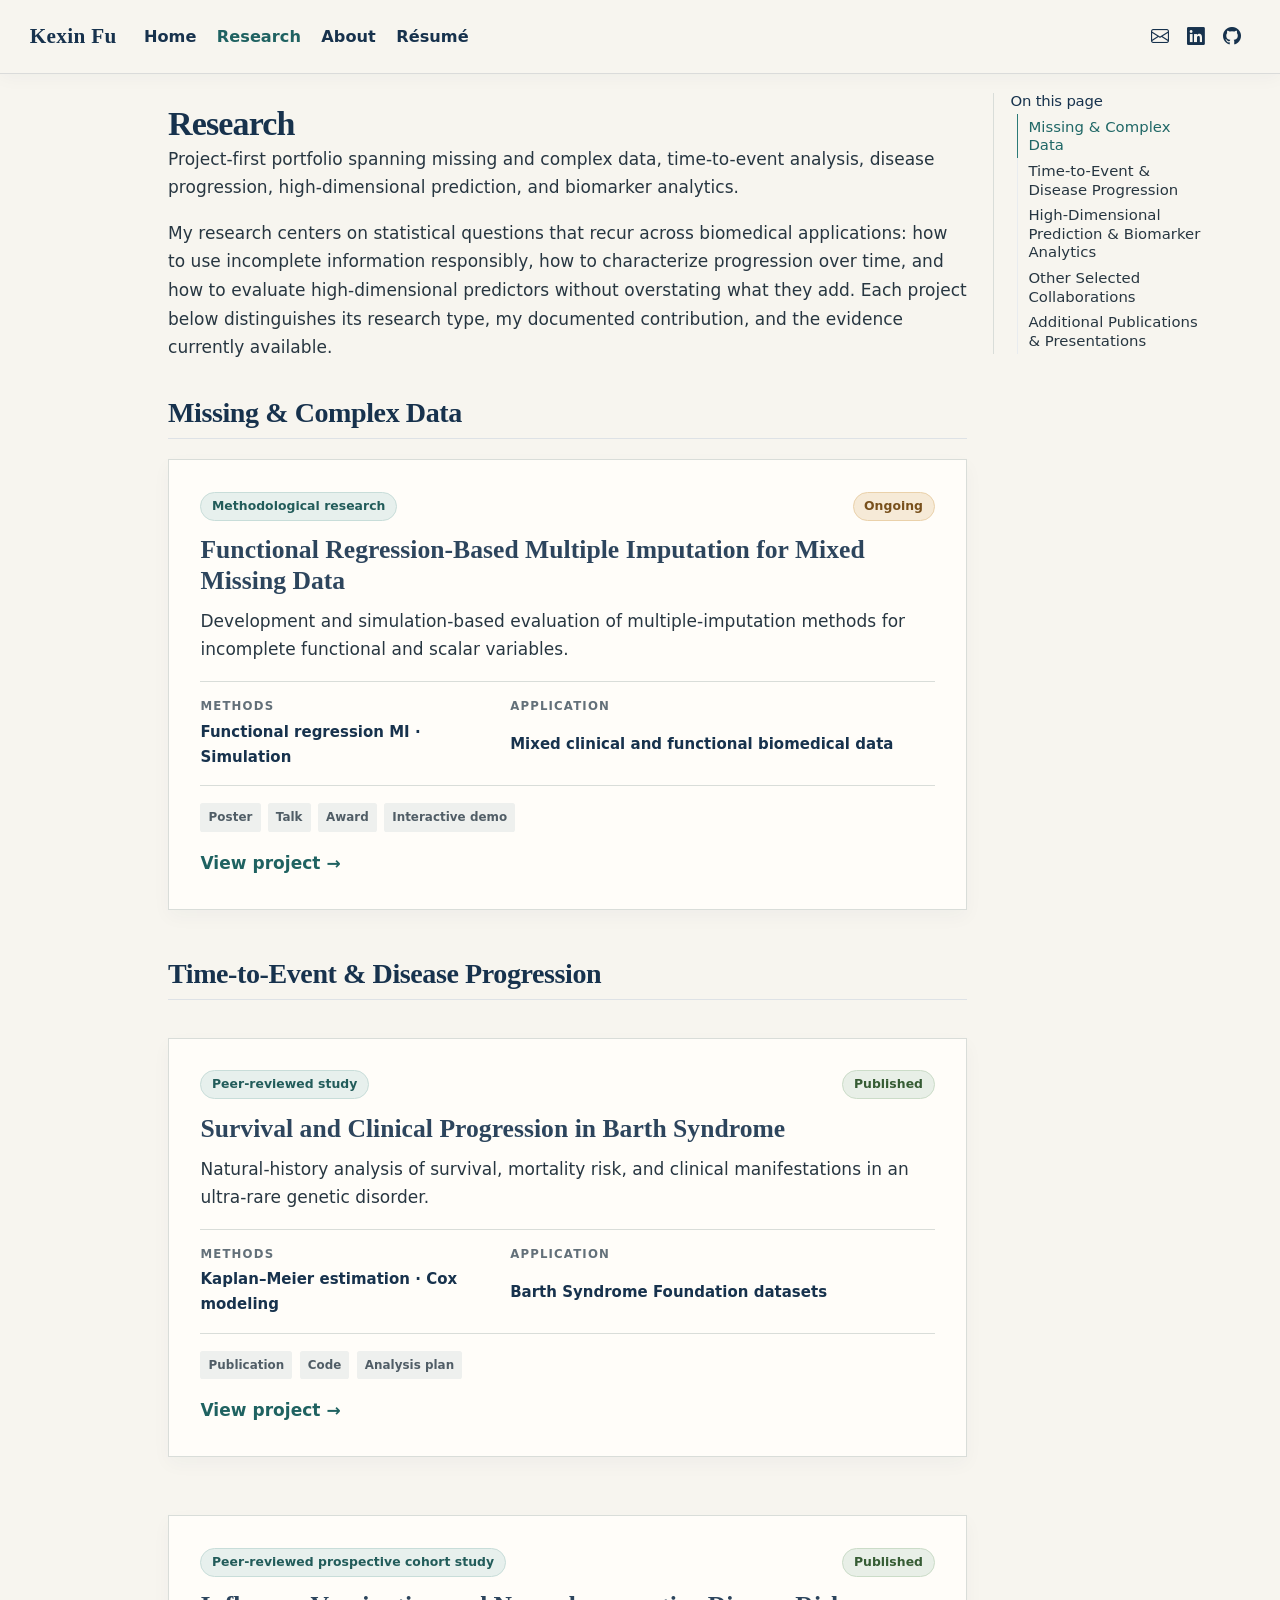
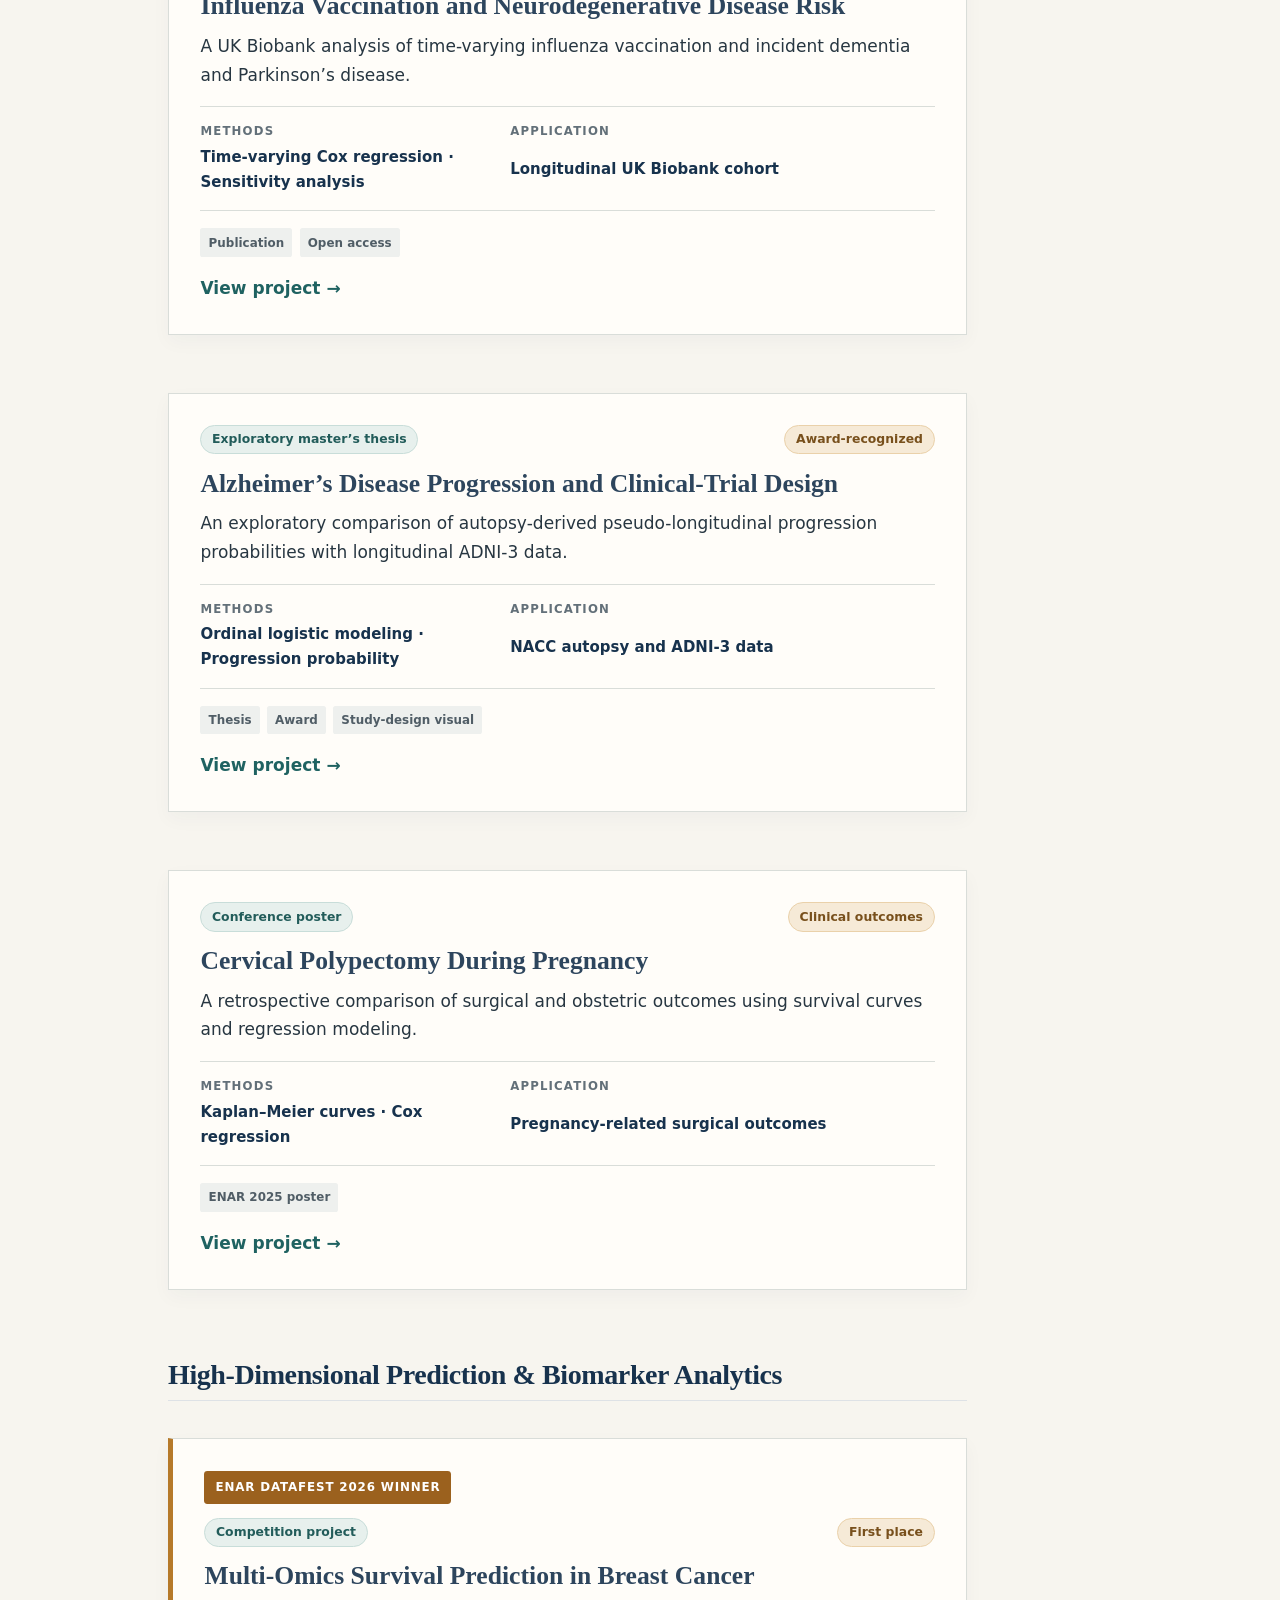
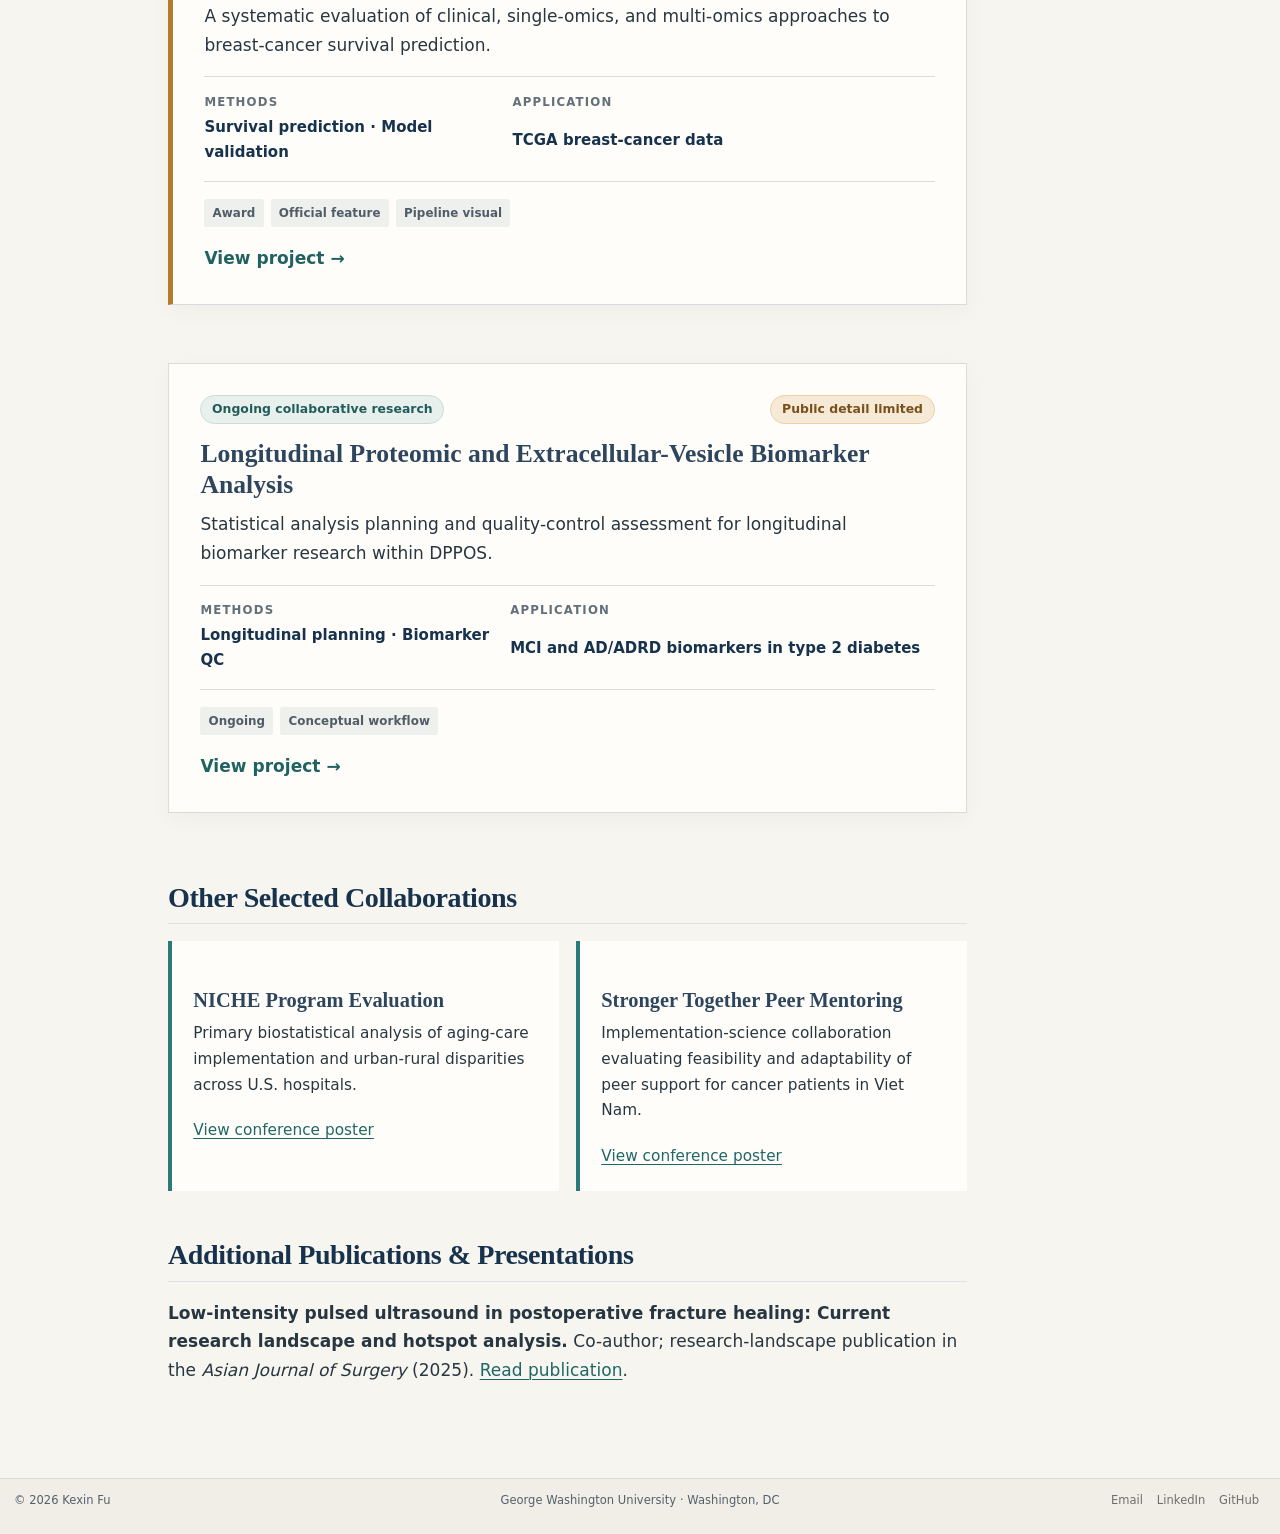
==== research/index.html @ 2bdc1e64 "Built site for gh-pages" ====
<!DOCTYPE html>
<html xmlns="http://www.w3.org/1999/xhtml" lang="en" xml:lang="en"><head>

<meta charset="utf-8">
<meta name="generator" content="quarto-1.10.18">

<meta name="viewport" content="width=device-width, initial-scale=1.0, user-scalable=yes">

<meta name="description" content="Project-first portfolio spanning missing and complex data, time-to-event analysis, disease progression, high-dimensional prediction, and biomarker analytics.">

<title>Research – Kexin Fu</title>
<style>
/* Default styles provided by pandoc.
** See https://pandoc.org/MANUAL.html#variables-for-html for config info.
*/
span.smallcaps{font-variant: small-caps;}
div.columns{display: flex; gap: 1.5em;}
div.column{flex: auto;}
@media screen {
div.columns{gap: min(4vw, 1.5em);}
div.column{overflow-x: auto;}
}
div.hanging-indent{margin-left: 1.5em; text-indent: -1.5em;}
ul.task-list{list-style: none;}
ul.task-list li input[type="checkbox"] {
  width: 0.8em;
  margin: 0 0.8em 0.2em -1em; /* quarto-specific, see https://github.com/quarto-dev/quarto-cli/issues/4556 */ 
  vertical-align: middle;
}
</style>


<script src="../site_libs/quarto-nav/quarto-nav.js"></script>
<link href="../assets/img/headshot-source.jpeg" rel="icon" type="image/jpeg">
<script src="../site_libs/clipboard/clipboard.min.js"></script>
<script src="../site_libs/quarto-html/quarto.js" type="module"></script>
<script src="../site_libs/quarto-html/tabsets/tabsets.js" type="module"></script>
<script src="../site_libs/quarto-html/popper.min.js"></script>
<script src="../site_libs/quarto-html/tippy.umd.min.js"></script>
<script src="../site_libs/quarto-html/anchor.min.js"></script>
<link href="../site_libs/quarto-html/tippy.css" rel="stylesheet">
<link href="../site_libs/quarto-html/quarto-syntax-highlighting-64a204ab8560d761af7679ceaba22944.css" rel="stylesheet" id="quarto-text-highlighting-styles">
<script src="../site_libs/bootstrap/bootstrap.min.js"></script>
<link href="../site_libs/bootstrap/bootstrap-icons.css" rel="stylesheet">
<link href="../site_libs/bootstrap/bootstrap-3e0d2ae6050db866e975ff27ff063a42.min.css" rel="stylesheet" append-hash="true" id="quarto-bootstrap" data-mode="light">
<script id="quarto-search-options" type="application/json">{
  "language": {
    "search-no-results-text": "No results",
    "search-matching-documents-text": "matching documents",
    "search-copy-link-title": "Copy link to search",
    "search-hide-matches-text": "Hide additional matches",
    "search-more-match-text": "more match in this document",
    "search-more-matches-text": "more matches in this document",
    "search-clear-button-title": "Clear",
    "search-text-placeholder": "",
    "search-detached-cancel-button-title": "Cancel",
    "search-submit-button-title": "Submit",
    "search-label": "Search"
  }
}</script>
<style>html{ scroll-behavior: smooth; }</style>
<meta name="theme-color" content="#17324d">
<meta name="color-scheme" content="light">
<script type="application/ld+json">
{
  "@context": "https://schema.org",
  "@type": "Person",
  "name": "Kexin Fu",
  "jobTitle": "PhD Researcher in Biostatistics and Health Data Science",
  "affiliation": {
    "@type": "CollegeOrUniversity",
    "name": "George Washington University, Milken Institute School of Public Health"
  },
  "address": {
    "@type": "PostalAddress",
    "addressLocality": "Washington",
    "addressRegion": "DC"
  },
  "email": "mailto:kexin.fu@gwu.edu",
  "url": "https://cocofkx.github.io/webpage/",
  "sameAs": [
    "https://www.linkedin.com/in/kexin-fu-5a3354340",
    "https://github.com/cocofkx"
  ]
}
</script>


<meta property="og:title" content="Research – Kexin Fu">
<meta property="og:description" content="Project-first portfolio spanning missing and complex data, time-to-event analysis, disease progression, high-dimensional prediction, and biomarker analytics.">
<meta property="og:image" content="https://cocofkx.github.io/webpage/research/assets/img/social-preview.png">
<meta property="og:site_name" content="Kexin Fu">
<meta property="og:locale" content="en_US">
<meta name="twitter:title" content="Research – Kexin Fu">
<meta name="twitter:description" content="Project-first portfolio spanning missing and complex data, time-to-event analysis, disease progression, high-dimensional prediction, and biomarker analytics.">
<meta name="twitter:image" content="https://cocofkx.github.io/webpage/research/assets/img/social-preview.png">
<meta name="twitter:card" content="summary_large_image">
</head>

<body class="nav-fixed quarto-light">

<div id="quarto-search-results"></div>
  <header id="quarto-header" class="headroom fixed-top">
    <nav class="navbar navbar-expand-lg " data-bs-theme="dark">
      <div class="navbar-container container-fluid">
      <div class="navbar-brand-container mx-auto">
    <a class="navbar-brand" href="../index.html">
    <span class="navbar-title">Kexin Fu</span>
    </a>
  </div>
          <button class="navbar-toggler" type="button" data-bs-toggle="collapse" data-bs-target="#navbarCollapse" aria-controls="navbarCollapse" role="menu" aria-expanded="false" aria-label="Toggle navigation" onclick="if (window.quartoToggleHeadroom) { window.quartoToggleHeadroom(); }">
  <span class="navbar-toggler-icon"></span>
</button>
          <div class="collapse navbar-collapse" id="navbarCollapse">
            <ul class="navbar-nav navbar-nav-scroll me-auto">
  <li class="nav-item">
    <a class="nav-link" href="../index.html"> 
<span class="menu-text">Home</span></a>
  </li>  
  <li class="nav-item">
    <a class="nav-link active" href="../research/index.html" aria-current="page"> 
<span class="menu-text">Research</span></a>
  </li>  
  <li class="nav-item">
    <a class="nav-link" href="../about.html"> 
<span class="menu-text">About</span></a>
  </li>  
  <li class="nav-item">
    <a class="nav-link" href="../resume.html"> 
<span class="menu-text">Résumé</span></a>
  </li>  
</ul>
            <ul class="navbar-nav navbar-nav-scroll ms-auto">
  <li class="nav-item compact">
    <a class="nav-link" href="mailto:kexin.fu@gwu.edu"> <i class="bi bi-envelope" role="img" aria-label="Email Kexin Fu">
</i> 
<span class="menu-text"></span></a>
  </li>  
  <li class="nav-item compact">
    <a class="nav-link" href="https://www.linkedin.com/in/kexin-fu-5a3354340"> <i class="bi bi-linkedin" role="img" aria-label="Kexin Fu on LinkedIn">
</i> 
<span class="menu-text"></span></a>
  </li>  
  <li class="nav-item compact">
    <a class="nav-link" href="https://github.com/cocofkx"> <i class="bi bi-github" role="img" aria-label="Kexin Fu on GitHub">
</i> 
<span class="menu-text"></span></a>
  </li>  
</ul>
          </div> <!-- /navcollapse -->
            <div class="quarto-navbar-tools">
</div>
      </div> <!-- /container-fluid -->
    </nav>
</header>
<!-- content -->
<div id="quarto-content" class="quarto-container page-columns page-rows-contents page-layout-article page-navbar">
<!-- sidebar -->
<!-- margin-sidebar -->
    <div id="quarto-margin-sidebar" class="sidebar margin-sidebar">
        <nav id="TOC" role="doc-toc" class="toc-active">
    <h2 id="toc-title">On this page</h2>
   
  <ul>
  <li><a href="#missing-complex-data" id="toc-missing-complex-data" class="nav-link active" data-scroll-target="#missing-complex-data">Missing &amp; Complex Data</a></li>
  <li><a href="#time-to-event-disease-progression" id="toc-time-to-event-disease-progression" class="nav-link" data-scroll-target="#time-to-event-disease-progression">Time-to-Event &amp; Disease Progression</a></li>
  <li><a href="#high-dimensional-prediction-biomarker-analytics" id="toc-high-dimensional-prediction-biomarker-analytics" class="nav-link" data-scroll-target="#high-dimensional-prediction-biomarker-analytics">High-Dimensional Prediction &amp; Biomarker Analytics</a></li>
  <li><a href="#other-selected-collaborations" id="toc-other-selected-collaborations" class="nav-link" data-scroll-target="#other-selected-collaborations">Other Selected Collaborations</a></li>
  <li><a href="#additional-publications-presentations" id="toc-additional-publications-presentations" class="nav-link" data-scroll-target="#additional-publications-presentations">Additional Publications &amp; Presentations</a></li>
  </ul>
</nav>
    </div>
<!-- main -->
<main class="content" id="quarto-document-content">

<header id="title-block-header" class="quarto-title-block default">
<div class="quarto-title">
<h1 class="title">Research</h1>
</div>

<div>
  <div class="description">
    Project-first portfolio spanning missing and complex data, time-to-event analysis, disease progression, high-dimensional prediction, and biomarker analytics.
  </div>
</div>


<div class="quarto-title-meta">

    
  
    
  </div>
  


</header>


<p>My research centers on statistical questions that recur across biomedical applications: how to use incomplete information responsibly, how to characterize progression over time, and how to evaluate high-dimensional predictors without overstating what they add. Each project below distinguishes its research type, my documented contribution, and the evidence currently available.</p>
<section id="missing-complex-data" class="level2">
<h2 class="anchored" data-anchor-id="missing-complex-data">Missing &amp; Complex Data</h2>
<article class="research-list-card">
<div class="card-topline">
<span class="type-pill">Methodological research</span><span class="status-pill">Ongoing</span>
</div>
<h3 class="anchored">
Functional Regression-Based Multiple Imputation for Mixed Missing Data
</h3>
<p>
Development and simulation-based evaluation of multiple-imputation methods for incomplete functional and scalar variables.
</p>
<div class="card-meta">
<div>
<strong>Methods</strong><span>Functional regression MI · Simulation</span>
</div>
<div>
<strong>Application</strong><span>Mixed clinical and functional biomedical data</span>
</div>
</div>
<div class="output-row">
<span>Poster</span><span>Talk</span><span>Award</span><span>Interactive demo</span>
</div>
<a class="card-link" href="missing-data.html">View project <span aria-hidden="true">→</span></a>
</article>
</section>
<section id="time-to-event-disease-progression" class="level2">
<h2 class="anchored" data-anchor-id="time-to-event-disease-progression">Time-to-Event &amp; Disease Progression</h2>
<div class="research-stack">
<article class="research-list-card">
<div class="card-topline">
<span class="type-pill">Peer-reviewed study</span><span class="status-pill status-published">Published</span>
</div>
<h3 class="anchored">
Survival and Clinical Progression in Barth Syndrome
</h3>
<p>
Natural-history analysis of survival, mortality risk, and clinical manifestations in an ultra-rare genetic disorder.
</p>
<div class="card-meta">
<div>
<strong>Methods</strong><span>Kaplan–Meier estimation · Cox modeling</span>
</div>
<div>
<strong>Application</strong><span>Barth Syndrome Foundation datasets</span>
</div>
</div>
<div class="output-row">
<span>Publication</span><span>Code</span><span>Analysis plan</span>
</div>
<a class="card-link" href="barth-syndrome.html">View project <span aria-hidden="true">→</span></a>
</article>
<article class="research-list-card">
<div class="card-topline">
<span class="type-pill">Peer-reviewed prospective cohort study</span><span class="status-pill status-published">Published</span>
</div>
<h3 class="anchored">
Influenza Vaccination and Neurodegenerative Disease Risk
</h3>
<p>
A UK Biobank analysis of time-varying influenza vaccination and incident dementia and Parkinson’s disease.
</p>
<div class="card-meta">
<div>
<strong>Methods</strong><span>Time-varying Cox regression · Sensitivity analysis</span>
</div>
<div>
<strong>Application</strong><span>Longitudinal UK Biobank cohort</span>
</div>
</div>
<div class="output-row">
<span>Publication</span><span>Open access</span>
</div>
<a class="card-link" href="influenza-neurodegeneration.html">View project <span aria-hidden="true">→</span></a>
</article>
<article class="research-list-card">
<div class="card-topline">
<span class="type-pill">Exploratory master’s thesis</span><span class="status-pill">Award-recognized</span>
</div>
<h3 class="anchored">
Alzheimer’s Disease Progression and Clinical-Trial Design
</h3>
<p>
An exploratory comparison of autopsy-derived pseudo-longitudinal progression probabilities with longitudinal ADNI-3 data.
</p>
<div class="card-meta">
<div>
<strong>Methods</strong><span>Ordinal logistic modeling · Progression probability</span>
</div>
<div>
<strong>Application</strong><span>NACC autopsy and ADNI-3 data</span>
</div>
</div>
<div class="output-row">
<span>Thesis</span><span>Award</span><span>Study-design visual</span>
</div>
<a class="card-link" href="ad-progression-thesis.html">View project <span aria-hidden="true">→</span></a>
</article>
<article class="research-list-card">
<div class="card-topline">
<span class="type-pill">Conference poster</span><span class="status-pill">Clinical outcomes</span>
</div>
<h3 class="anchored">
Cervical Polypectomy During Pregnancy
</h3>
<p>
A retrospective comparison of surgical and obstetric outcomes using survival curves and regression modeling.
</p>
<div class="card-meta">
<div>
<strong>Methods</strong><span>Kaplan–Meier curves · Cox regression</span>
</div>
<div>
<strong>Application</strong><span>Pregnancy-related surgical outcomes</span>
</div>
</div>
<div class="output-row">
<span>ENAR 2025 poster</span>
</div>
<a class="card-link" href="cervical-polypectomy.html">View project <span aria-hidden="true">→</span></a>
</article>
</div>
</section>
<section id="high-dimensional-prediction-biomarker-analytics" class="level2">
<h2 class="anchored" data-anchor-id="high-dimensional-prediction-biomarker-analytics">High-Dimensional Prediction &amp; Biomarker Analytics</h2>
<div class="research-stack">
<article class="research-list-card award-card-wide">
<div class="award-badge">
ENAR DataFest 2026 Winner
</div>
<div class="card-topline">
<span class="type-pill">Competition project</span><span class="status-pill">First place</span>
</div>
<h3 class="anchored">
Multi-Omics Survival Prediction in Breast Cancer
</h3>
<p>
A systematic evaluation of clinical, single-omics, and multi-omics approaches to breast-cancer survival prediction.
</p>
<div class="card-meta">
<div>
<strong>Methods</strong><span>Survival prediction · Model validation</span>
</div>
<div>
<strong>Application</strong><span>TCGA breast-cancer data</span>
</div>
</div>
<div class="output-row">
<span>Award</span><span>Official feature</span><span>Pipeline visual</span>
</div>
<a class="card-link" href="datafest-multiomics.html">View project <span aria-hidden="true">→</span></a>
</article>
<article class="research-list-card">
<div class="card-topline">
<span class="type-pill">Ongoing collaborative research</span><span class="status-pill">Public detail limited</span>
</div>
<h3 class="anchored">
Longitudinal Proteomic and Extracellular-Vesicle Biomarker Analysis
</h3>
<p>
Statistical analysis planning and quality-control assessment for longitudinal biomarker research within DPPOS.
</p>
<div class="card-meta">
<div>
<strong>Methods</strong><span>Longitudinal planning · Biomarker QC</span>
</div>
<div>
<strong>Application</strong><span>MCI and AD/ADRD biomarkers in type 2 diabetes</span>
</div>
</div>
<div class="output-row">
<span>Ongoing</span><span>Conceptual workflow</span>
</div>
<a class="card-link" href="biomarker-analytics.html">View project <span aria-hidden="true">→</span></a>
</article>
</div>
</section>
<section id="other-selected-collaborations" class="level2">
<h2 class="anchored" data-anchor-id="other-selected-collaborations">Other Selected Collaborations</h2>
<div class="compact-collab-grid">
<article>
<h3 class="anchored">
NICHE Program Evaluation
</h3>
<p>
Primary biostatistical analysis of aging-care implementation and urban-rural disparities across U.S. hospitals.
</p>
<a href="../assets/docs/Howard_Meyers_2024_NICHE_Poster.pdf">View conference poster</a>
</article>
<article>
<h3 class="anchored">
Stronger Together Peer Mentoring
</h3>
<p>
Implementation-science collaboration evaluating feasibility and adaptability of peer support for cancer patients in Viet Nam.
</p>
<a href="../assets/docs/IPOS_2024_Stronger_Together_Poster.pdf">View conference poster</a>
</article>
</div>
</section>
<section id="additional-publications-presentations" class="level2">
<h2 class="anchored" data-anchor-id="additional-publications-presentations">Additional Publications &amp; Presentations</h2>
<p><strong>Low-intensity pulsed ultrasound in postoperative fracture healing: Current research landscape and hotspot analysis.</strong> Co-author; research-landscape publication in the <em>Asian Journal of Surgery</em> (2025). <a href="https://doi.org/10.1016/j.asjsur.2025.06.198">Read publication</a>.</p>


</section>

</main> <!-- /main -->
<script id="quarto-html-after-body" type="application/javascript">
  window.document.addEventListener("DOMContentLoaded", function (event) {
    const icon = "";
    const anchorJS = new window.AnchorJS();
    anchorJS.options = {
      placement: 'right',
      icon: icon
    };
    anchorJS.add('.anchored');
    const isCodeAnnotation = (el) => {
      for (const clz of el.classList) {
        if (clz.startsWith('code-annotation-')) {                     
          return true;
        }
      }
      return false;
    }
    const onCopySuccess = function(e) {
      // button target
      const button = e.trigger;
      // don't keep focus
      button.blur();
      // flash "checked"
      button.classList.add('code-copy-button-checked');
      var currentTitle = button.getAttribute("title");
      button.setAttribute("title", "Copied!");
      let tooltip;
      if (window.bootstrap) {
        button.setAttribute("data-bs-toggle", "tooltip");
        button.setAttribute("data-bs-placement", "left");
        button.setAttribute("data-bs-title", "Copied!");
        tooltip = new bootstrap.Tooltip(button, 
          { trigger: "manual", 
            customClass: "code-copy-button-tooltip",
            offset: [0, -8]});
        tooltip.show();    
      }
      setTimeout(function() {
        if (tooltip) {
          tooltip.hide();
          button.removeAttribute("data-bs-title");
          button.removeAttribute("data-bs-toggle");
          button.removeAttribute("data-bs-placement");
        }
        button.setAttribute("title", currentTitle);
        button.classList.remove('code-copy-button-checked');
      }, 1000);
      // clear code selection
      e.clearSelection();
    }
    const getTextToCopy = function(trigger) {
      const outerScaffold = trigger.parentElement.cloneNode(true);
      const codeEl = outerScaffold.querySelector('code');
      for (const childEl of codeEl.children) {
        if (isCodeAnnotation(childEl)) {
          childEl.remove();
        }
      }
      return codeEl.innerText;
    }
    const clipboard = new window.ClipboardJS('.code-copy-button:not([data-in-quarto-modal])', {
      text: getTextToCopy
    });
    clipboard.on('success', onCopySuccess);
    if (window.document.getElementById('quarto-embedded-source-code-modal')) {
      const clipboardModal = new window.ClipboardJS('.code-copy-button[data-in-quarto-modal]', {
        text: getTextToCopy,
        container: window.document.getElementById('quarto-embedded-source-code-modal')
      });
      clipboardModal.on('success', onCopySuccess);
    }
      var localhostRegex = new RegExp(/^(?:http|https):\/\/localhost\:?[0-9]*\//);
      var mailtoRegex = new RegExp(/^mailto:/);
        var filterRegex = new RegExp("https:\/\/cocofkx\.github\.io\/webpage\/");
      var isInternal = (href) => {
          return filterRegex.test(href) || localhostRegex.test(href) || mailtoRegex.test(href);
      }
      // Inspect non-navigation links and adorn them if external
     var links = window.document.querySelectorAll('a[href]:not(.nav-link):not(.navbar-brand):not(.toc-action):not(.sidebar-link):not(.sidebar-item-toggle):not(.pagination-link):not(.no-external):not([aria-hidden]):not(.dropdown-item):not(.quarto-navigation-tool):not(.about-link)');
      for (var i=0; i<links.length; i++) {
        const link = links[i];
        if (!isInternal(link.href)) {
          // undo the damage that might have been done by quarto-nav.js in the case of
          // links that we want to consider external
          if (link.dataset.originalHref !== undefined) {
            link.href = link.dataset.originalHref;
          }
            // target, if specified
            link.setAttribute("target", "_blank");
            if (link.getAttribute("rel") === null) {
              link.setAttribute("rel", "noopener");
            }
        }
      }
    function tippyHover(el, contentFn, onTriggerFn, onUntriggerFn) {
      const config = {
        allowHTML: true,
        maxWidth: 500,
        delay: 100,
        arrow: false,
        appendTo: function(el) {
            return el.parentElement;
        },
        interactive: true,
        interactiveBorder: 10,
        theme: 'quarto',
        placement: 'bottom-start',
      };
      if (contentFn) {
        config.content = contentFn;
      }
      if (onTriggerFn) {
        config.onTrigger = onTriggerFn;
      }
      if (onUntriggerFn) {
        config.onUntrigger = onUntriggerFn;
      }
      window.tippy(el, config); 
    }
    const noterefs = window.document.querySelectorAll('a[role="doc-noteref"]');
    for (var i=0; i<noterefs.length; i++) {
      const ref = noterefs[i];
      tippyHover(ref, function() {
        // use id or data attribute instead here
        let href = ref.getAttribute('data-footnote-href') || ref.getAttribute('href');
        try { href = new URL(href).hash; } catch {}
        const id = href.replace(/^#\/?/, "");
        const note = window.document.getElementById(id);
        if (note) {
          return note.innerHTML;
        } else {
          return "";
        }
      });
    }
    const xrefs = window.document.querySelectorAll('a.quarto-xref');
    const processXRef = (id, note) => {
      // Strip column container classes
      const stripColumnClz = (el) => {
        el.classList.remove("page-full", "page-columns");
        if (el.children) {
          for (const child of el.children) {
            stripColumnClz(child);
          }
        }
      }
      stripColumnClz(note)
      if (id === null || id.startsWith('sec-')) {
        // Special case sections, only their first couple elements
        const container = document.createElement("div");
        if (note.children && note.children.length > 2) {
          container.appendChild(note.children[0].cloneNode(true));
          for (let i = 1; i < note.children.length; i++) {
            const child = note.children[i];
            if (child.tagName === "P" && child.innerText === "") {
              continue;
            } else {
              container.appendChild(child.cloneNode(true));
              break;
            }
          }
          if (window.Quarto?.typesetMath) {
            window.Quarto.typesetMath(container);
          }
          return container.innerHTML
        } else {
          if (window.Quarto?.typesetMath) {
            window.Quarto.typesetMath(note);
          }
          return note.innerHTML;
        }
      } else {
        // Remove any anchor links if they are present
        const anchorLink = note.querySelector('a.anchorjs-link');
        if (anchorLink) {
          anchorLink.remove();
        }
        if (window.Quarto?.typesetMath) {
          window.Quarto.typesetMath(note);
        }
        if (note.classList.contains("callout")) {
          return note.outerHTML;
        } else {
          return note.innerHTML;
        }
      }
    }
    for (var i=0; i<xrefs.length; i++) {
      const xref = xrefs[i];
      tippyHover(xref, undefined, function(instance) {
        instance.disable();
        let url = xref.getAttribute('href');
        let hash = undefined; 
        if (url.startsWith('#')) {
          hash = url;
        } else {
          try { hash = new URL(url).hash; } catch {}
        }
        if (hash) {
          const id = hash.replace(/^#\/?/, "");
          const note = window.document.getElementById(id);
          if (note !== null) {
            try {
              const html = processXRef(id, note.cloneNode(true));
              instance.setContent(html);
            } finally {
              instance.enable();
              instance.show();
            }
          } else {
            // See if we can fetch this
            fetch(url.split('#')[0])
            .then(res => res.text())
            .then(html => {
              const parser = new DOMParser();
              const htmlDoc = parser.parseFromString(html, "text/html");
              const note = htmlDoc.getElementById(id);
              if (note !== null) {
                const html = processXRef(id, note);
                instance.setContent(html);
              } 
            }).finally(() => {
              instance.enable();
              instance.show();
            });
          }
        } else {
          // See if we can fetch a full url (with no hash to target)
          // This is a special case and we should probably do some content thinning / targeting
          fetch(url)
          .then(res => res.text())
          .then(html => {
            const parser = new DOMParser();
            const htmlDoc = parser.parseFromString(html, "text/html");
            const note = htmlDoc.querySelector('main.content');
            if (note !== null) {
              // This should only happen for chapter cross references
              // (since there is no id in the URL)
              // remove the first header
              if (note.children.length > 0 && note.children[0].tagName === "HEADER") {
                note.children[0].remove();
              }
              const html = processXRef(null, note);
              instance.setContent(html);
            } 
          }).finally(() => {
            instance.enable();
            instance.show();
          });
        }
      }, function(instance) {
      });
    }
        let selectedAnnoteEl;
        const selectorForAnnotation = ( cell, annotation) => {
          let cellAttr = 'data-code-cell="' + cell + '"';
          let lineAttr = 'data-code-annotation="' +  annotation + '"';
          const selector = 'span[' + cellAttr + '][' + lineAttr + ']';
          return selector;
        }
        const selectCodeLines = (annoteEl) => {
          const doc = window.document;
          const targetCell = annoteEl.getAttribute("data-target-cell");
          const targetAnnotation = annoteEl.getAttribute("data-target-annotation");
          const annoteSpan = window.document.querySelector(selectorForAnnotation(targetCell, targetAnnotation));
          const lines = annoteSpan.getAttribute("data-code-lines").split(",");
          const lineIds = lines.map((line) => {
            return targetCell + "-" + line;
          })
          let top = null;
          let height = null;
          let parent = null;
          if (lineIds.length > 0) {
              //compute the position of the single el (top and bottom and make a div)
              const el = window.document.getElementById(lineIds[0]);
              top = el.offsetTop;
              height = el.offsetHeight;
              parent = el.parentElement.parentElement;
            if (lineIds.length > 1) {
              const lastEl = window.document.getElementById(lineIds[lineIds.length - 1]);
              const bottom = lastEl.offsetTop + lastEl.offsetHeight;
              height = bottom - top;
            }
            if (top !== null && height !== null && parent !== null) {
              // cook up a div (if necessary) and position it 
              let div = window.document.getElementById("code-annotation-line-highlight");
              if (div === null) {
                div = window.document.createElement("div");
                div.setAttribute("id", "code-annotation-line-highlight");
                div.style.position = 'absolute';
                parent.appendChild(div);
              }
              div.style.top = top - 2 + "px";
              div.style.height = height + 4 + "px";
              div.style.left = 0;
              let gutterDiv = window.document.getElementById("code-annotation-line-highlight-gutter");
              if (gutterDiv === null) {
                gutterDiv = window.document.createElement("div");
                gutterDiv.setAttribute("id", "code-annotation-line-highlight-gutter");
                gutterDiv.style.position = 'absolute';
                const codeCell = window.document.getElementById(targetCell);
                const gutter = codeCell.querySelector('.code-annotation-gutter');
                gutter.appendChild(gutterDiv);
              }
              gutterDiv.style.top = top - 2 + "px";
              gutterDiv.style.height = height + 4 + "px";
            }
            selectedAnnoteEl = annoteEl;
          }
        };
        const unselectCodeLines = () => {
          const elementsIds = ["code-annotation-line-highlight", "code-annotation-line-highlight-gutter"];
          elementsIds.forEach((elId) => {
            const div = window.document.getElementById(elId);
            if (div) {
              div.remove();
            }
          });
          selectedAnnoteEl = undefined;
        };
          // Handle positioning of the toggle
      window.addEventListener(
        "resize",
        throttle(() => {
          elRect = undefined;
          if (selectedAnnoteEl) {
            selectCodeLines(selectedAnnoteEl);
          }
        }, 10)
      );
      function throttle(fn, ms) {
      let throttle = false;
      let timer;
        return (...args) => {
          if(!throttle) { // first call gets through
              fn.apply(this, args);
              throttle = true;
          } else { // all the others get throttled
              if(timer) clearTimeout(timer); // cancel #2
              timer = setTimeout(() => {
                fn.apply(this, args);
                timer = throttle = false;
              }, ms);
          }
        };
      }
        // Attach click handler to the DT
        const annoteDls = window.document.querySelectorAll('dt[data-target-cell]');
        for (const annoteDlNode of annoteDls) {
          annoteDlNode.addEventListener('click', (event) => {
            const clickedEl = event.target;
            if (clickedEl !== selectedAnnoteEl) {
              unselectCodeLines();
              const activeEl = window.document.querySelector('dt[data-target-cell].code-annotation-active');
              if (activeEl) {
                activeEl.classList.remove('code-annotation-active');
              }
              selectCodeLines(clickedEl);
              clickedEl.classList.add('code-annotation-active');
            } else {
              // Unselect the line
              unselectCodeLines();
              clickedEl.classList.remove('code-annotation-active');
            }
          });
        }
    const findCites = (el) => {
      const parentEl = el.parentElement;
      if (parentEl) {
        const cites = parentEl.dataset.cites;
        if (cites) {
          return {
            el,
            cites: cites.split(' ')
          };
        } else {
          return findCites(el.parentElement)
        }
      } else {
        return undefined;
      }
    };
    var bibliorefs = window.document.querySelectorAll('a[role="doc-biblioref"]');
    for (var i=0; i<bibliorefs.length; i++) {
      const ref = bibliorefs[i];
      const citeInfo = findCites(ref);
      if (citeInfo) {
        tippyHover(citeInfo.el, function() {
          var popup = window.document.createElement('div');
          citeInfo.cites.forEach(function(cite) {
            var citeDiv = window.document.createElement('div');
            citeDiv.classList.add('hanging-indent');
            citeDiv.classList.add('csl-entry');
            var biblioDiv = window.document.getElementById('ref-' + cite);
            if (biblioDiv) {
              citeDiv.innerHTML = biblioDiv.innerHTML;
            }
            popup.appendChild(citeDiv);
          });
          return popup.innerHTML;
        });
      }
    }
  });
  </script>
</div> <!-- /content -->
<footer class="footer">
  <div class="nav-footer">
    <div class="nav-footer-left">
<p>© 2026 Kexin Fu</p>
</div>   
    <div class="nav-footer-center">
<p>George Washington University · Washington, DC</p>
</div>
    <div class="nav-footer-right">
      <ul class="footer-items list-unstyled">
    <li class="nav-item">
    <a class="nav-link" href="mailto:kexin.fu@gwu.edu">
<p>Email</p>
</a>
  </li>  
    <li class="nav-item">
    <a class="nav-link" href="https://www.linkedin.com/in/kexin-fu-5a3354340">
<p>LinkedIn</p>
</a>
  </li>  
    <li class="nav-item">
    <a class="nav-link" href="https://github.com/cocofkx">
<p>GitHub</p>
</a>
  </li>  
</ul>
    </div>
  </div>
</footer>




<script src="../site_libs/quarto-html/zenscroll-min.js"></script>
</body></html>
---- site_libs/quarto-html/tippy.css ----
.tippy-box[data-animation=fade][data-state=hidden]{opacity:0}[data-tippy-root]{max-width:calc(100vw - 10px)}.tippy-box{position:relative;background-color:#333;color:#fff;border-radius:4px;font-size:14px;line-height:1.4;white-space:normal;outline:0;transition-property:transform,visibility,opacity}.tippy-box[data-placement^=top]>.tippy-arrow{bottom:0}.tippy-box[data-placement^=top]>.tippy-arrow:before{bottom:-7px;left:0;border-width:8px 8px 0;border-top-color:initial;transform-origin:center top}.tippy-box[data-placement^=bottom]>.tippy-arrow{top:0}.tippy-box[data-placement^=bottom]>.tippy-arrow:before{top:-7px;left:0;border-width:0 8px 8px;border-bottom-color:initial;transform-origin:center bottom}.tippy-box[data-placement^=left]>.tippy-arrow{right:0}.tippy-box[data-placement^=left]>.tippy-arrow:before{border-width:8px 0 8px 8px;border-left-color:initial;right:-7px;transform-origin:center left}.tippy-box[data-placement^=right]>.tippy-arrow{left:0}.tippy-box[data-placement^=right]>.tippy-arrow:before{left:-7px;border-width:8px 8px 8px 0;border-right-color:initial;transform-origin:center right}.tippy-box[data-inertia][data-state=visible]{transition-timing-function:cubic-bezier(.54,1.5,.38,1.11)}.tippy-arrow{width:16px;height:16px;color:#333}.tippy-arrow:before{content:"";position:absolute;border-color:transparent;border-style:solid}.tippy-content{position:relative;padding:5px 9px;z-index:1}
---- site_libs/quarto-html/quarto-syntax-highlighting-64a204ab8560d761af7679ceaba22944.css ----
/* quarto syntax highlight colors */
:root {
  --quarto-hl-ot-color: #003B4F;
  --quarto-hl-at-color: #657422;
  --quarto-hl-ss-color: #20794D;
  --quarto-hl-an-color: #5E5E5E;
  --quarto-hl-fu-color: #4758AB;
  --quarto-hl-st-color: #20794D;
  --quarto-hl-cf-color: #003B4F;
  --quarto-hl-op-color: #5E5E5E;
  --quarto-hl-er-color: #AD0000;
  --quarto-hl-bn-color: #AD0000;
  --quarto-hl-al-color: #AD0000;
  --quarto-hl-va-color: #111111;
  --quarto-hl-bu-color: inherit;
  --quarto-hl-ex-color: inherit;
  --quarto-hl-pp-color: #AD0000;
  --quarto-hl-in-color: #5E5E5E;
  --quarto-hl-vs-color: #20794D;
  --quarto-hl-wa-color: #5E5E5E;
  --quarto-hl-do-color: #5E5E5E;
  --quarto-hl-im-color: #00769E;
  --quarto-hl-ch-color: #20794D;
  --quarto-hl-dt-color: #AD0000;
  --quarto-hl-fl-color: #AD0000;
  --quarto-hl-co-color: #5E5E5E;
  --quarto-hl-cv-color: #5E5E5E;
  --quarto-hl-cn-color: #8f5902;
  --quarto-hl-sc-color: #5E5E5E;
  --quarto-hl-dv-color: #AD0000;
  --quarto-hl-kw-color: #003B4F;
}

/* other quarto variables */
:root {
  --quarto-font-monospace: SFMono-Regular, Menlo, Monaco, Consolas, "Liberation Mono", "Courier New", monospace;
}

/* syntax highlight based on Pandoc's rules */
pre > code.sourceCode > span {
  color: #003B4F;
}

code.sourceCode > span {
  color: #003B4F;
}

div.sourceCode,
div.sourceCode pre.sourceCode {
  color: #003B4F;
}

/* Normal */
code span {
  color: #003B4F;
}

/* Alert */
code span.al {
  color: #AD0000;
  font-style: inherit;
}

/* Annotation */
code span.an {
  color: #5E5E5E;
  font-style: inherit;
}

/* Attribute */
code span.at {
  color: #657422;
  font-style: inherit;
}

/* BaseN */
code span.bn {
  color: #AD0000;
  font-style: inherit;
}

/* BuiltIn */
code span.bu {
  font-style: inherit;
}

/* ControlFlow */
code span.cf {
  color: #003B4F;
  font-weight: bold;
  font-style: inherit;
}

/* Char */
code span.ch {
  color: #20794D;
  font-style: inherit;
}

/* Constant */
code span.cn {
  color: #8f5902;
  font-style: inherit;
}

/* Comment */
code span.co {
  color: #5E5E5E;
  font-style: inherit;
}

/* CommentVar */
code span.cv {
  color: #5E5E5E;
  font-style: italic;
}

/* Documentation */
code span.do {
  color: #5E5E5E;
  font-style: italic;
}

/* DataType */
code span.dt {
  color: #AD0000;
  font-style: inherit;
}

/* DecVal */
code span.dv {
  color: #AD0000;
  font-style: inherit;
}

/* Error */
code span.er {
  color: #AD0000;
  font-style: inherit;
}

/* Extension */
code span.ex {
  font-style: inherit;
}

/* Float */
code span.fl {
  color: #AD0000;
  font-style: inherit;
}

/* Function */
code span.fu {
  color: #4758AB;
  font-style: inherit;
}

/* Import */
code span.im {
  color: #00769E;
  font-style: inherit;
}

/* Information */
code span.in {
  color: #5E5E5E;
  font-style: inherit;
}

/* Keyword */
code span.kw {
  color: #003B4F;
  font-weight: bold;
  font-style: inherit;
}

/* Operator */
code span.op {
  color: #5E5E5E;
  font-style: inherit;
}

/* Other */
code span.ot {
  color: #003B4F;
  font-style: inherit;
}

/* Preprocessor */
code span.pp {
  color: #AD0000;
  font-style: inherit;
}

/* SpecialChar */
code span.sc {
  color: #5E5E5E;
  font-style: inherit;
}

/* SpecialString */
code span.ss {
  color: #20794D;
  font-style: inherit;
}

/* String */
code span.st {
  color: #20794D;
  font-style: inherit;
}

/* Variable */
code span.va {
  color: #111111;
  font-style: inherit;
}

/* VerbatimString */
code span.vs {
  color: #20794D;
  font-style: inherit;
}

/* Warning */
code span.wa {
  color: #5E5E5E;
  font-style: italic;
}

.prevent-inlining {
  content: "</";
}

/*# sourceMappingURL=9d8d5bb603a83b8298b89080a598c93b.css.map */
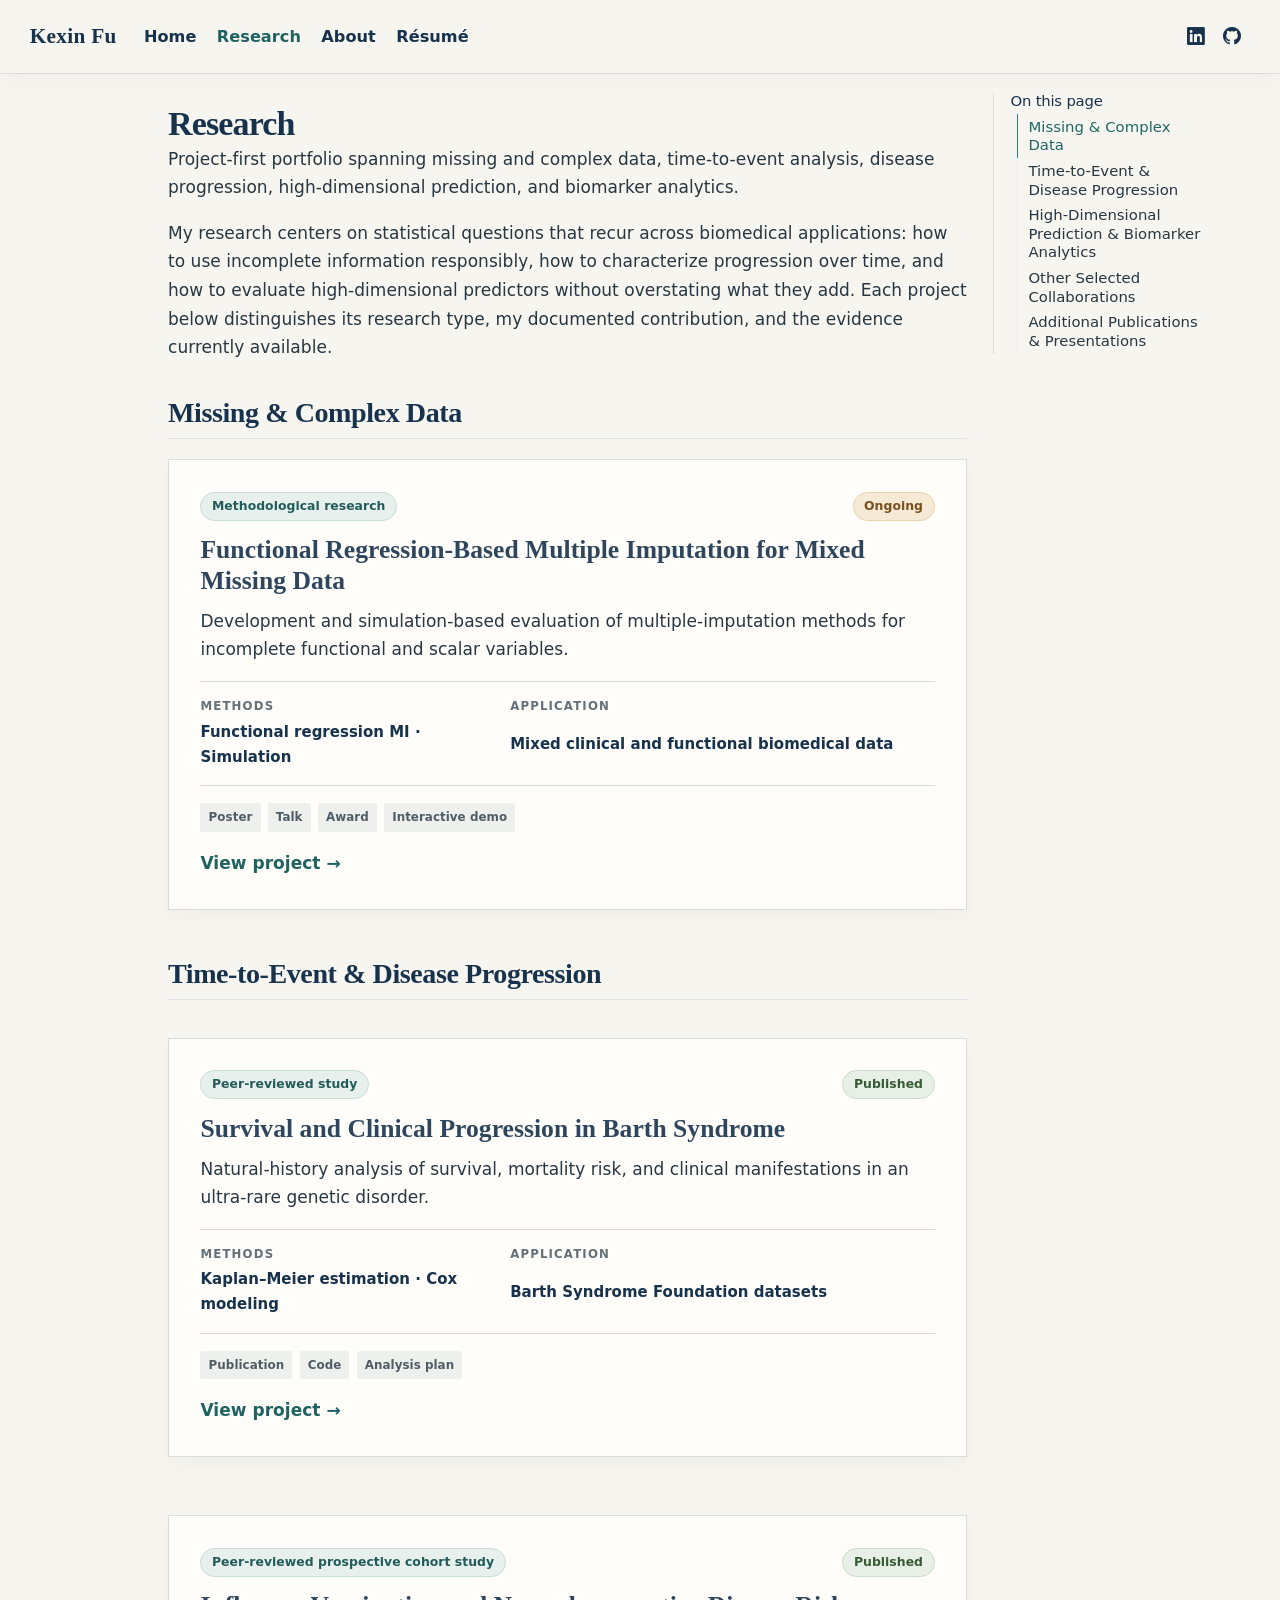
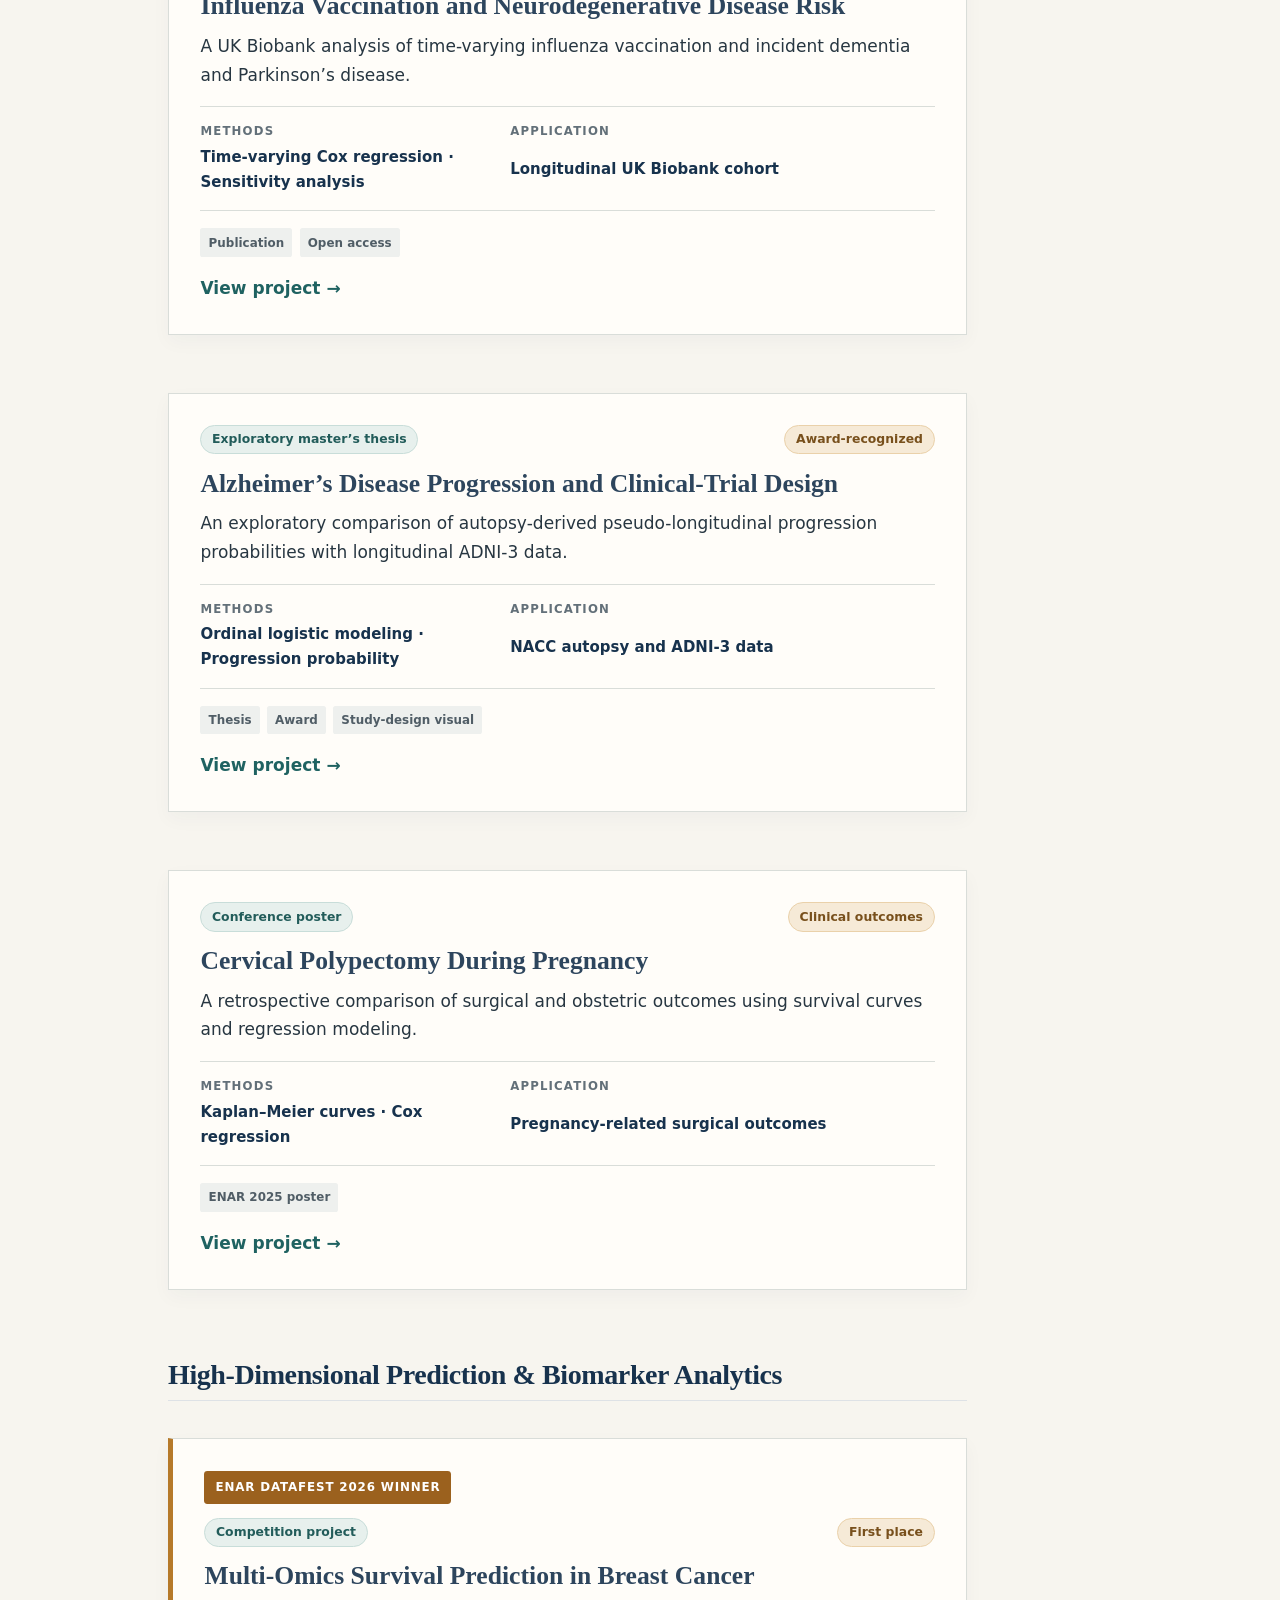
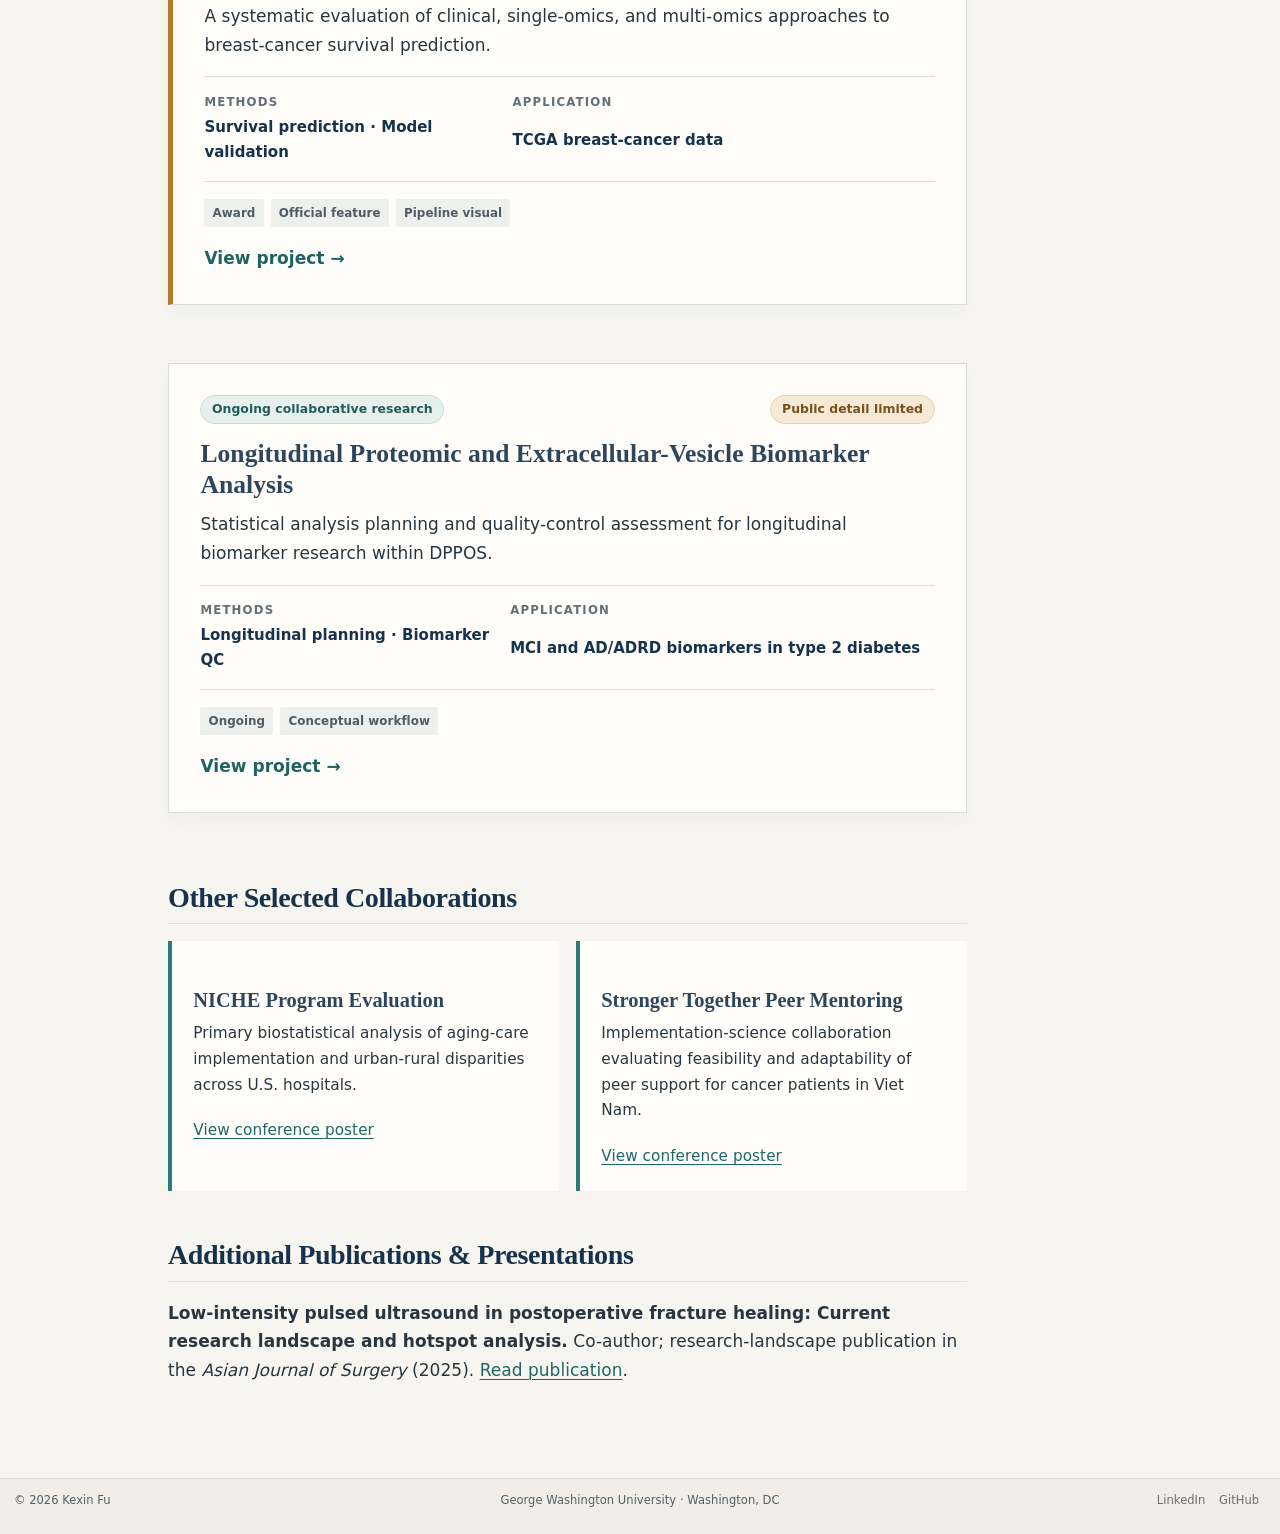
==== commit d9f7a724: "Built site for gh-pages" ====
--- a/research/index.html
+++ b/research/index.html
@@ -42,7 +42,7 @@
 <link href="../site_libs/quarto-html/quarto-syntax-highlighting-64a204ab8560d761af7679ceaba22944.css" rel="stylesheet" id="quarto-text-highlighting-styles">
 <script src="../site_libs/bootstrap/bootstrap.min.js"></script>
 <link href="../site_libs/bootstrap/bootstrap-icons.css" rel="stylesheet">
-<link href="../site_libs/bootstrap/bootstrap-3e0d2ae6050db866e975ff27ff063a42.min.css" rel="stylesheet" append-hash="true" id="quarto-bootstrap" data-mode="light">
+<link href="../site_libs/bootstrap/bootstrap-7e6da242ec701f37dcb3b1d9d5539da2.min.css" rel="stylesheet" append-hash="true" id="quarto-bootstrap" data-mode="light">
 <script id="quarto-search-options" type="application/json">{
   "language": {
     "search-no-results-text": "No results",
@@ -131,11 +131,6 @@
   </li>  
 </ul>
             <ul class="navbar-nav navbar-nav-scroll ms-auto">
-  <li class="nav-item compact">
-    <a class="nav-link" href="mailto:kexin.fu@gwu.edu"> <i class="bi bi-envelope" role="img" aria-label="Email Kexin Fu">
-</i> 
-<span class="menu-text"></span></a>
-  </li>  
   <li class="nav-item compact">
     <a class="nav-link" href="https://www.linkedin.com/in/kexin-fu-5a3354340"> <i class="bi bi-linkedin" role="img" aria-label="Kexin Fu on LinkedIn">
 </i> 
@@ -823,11 +818,6 @@
     <div class="nav-footer-right">
       <ul class="footer-items list-unstyled">
     <li class="nav-item">
-    <a class="nav-link" href="mailto:kexin.fu@gwu.edu">
-<p>Email</p>
-</a>
-  </li>  
-    <li class="nav-item">
     <a class="nav-link" href="https://www.linkedin.com/in/kexin-fu-5a3354340">
 <p>LinkedIn</p>
 </a>
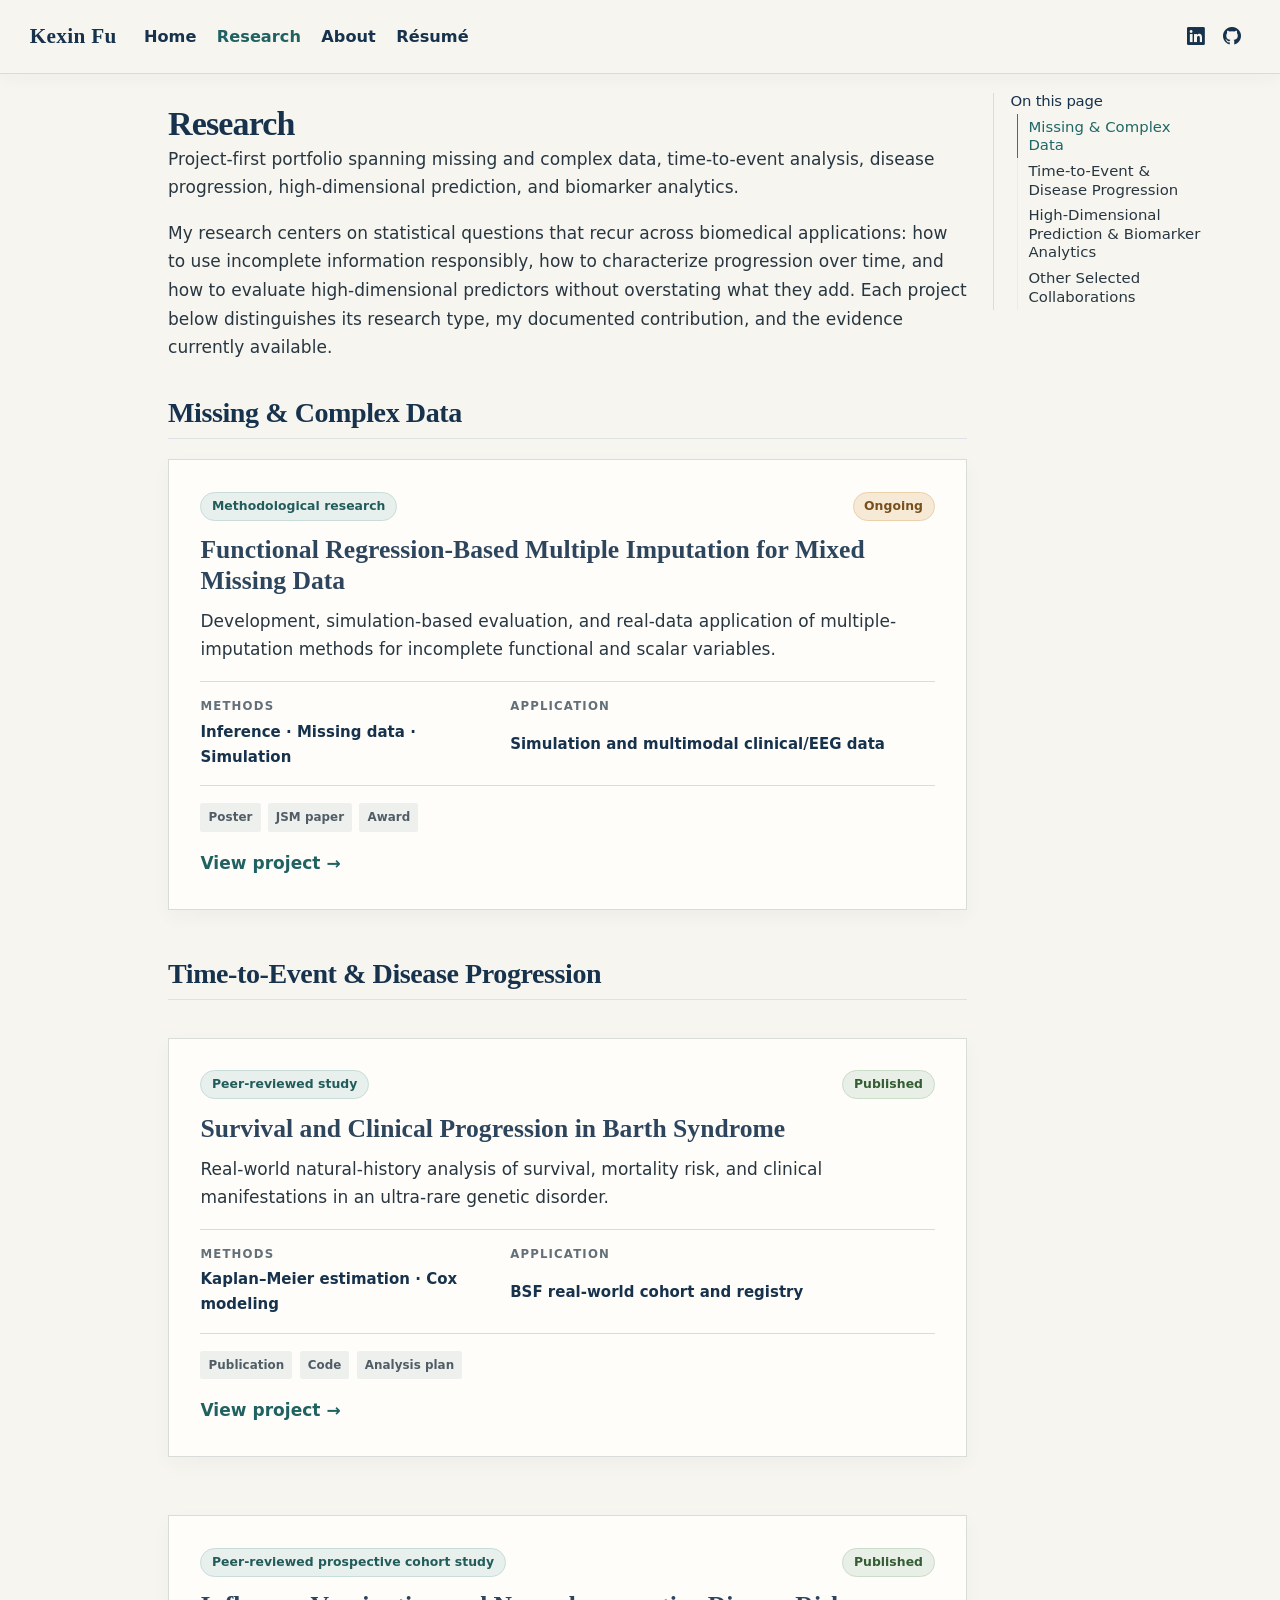
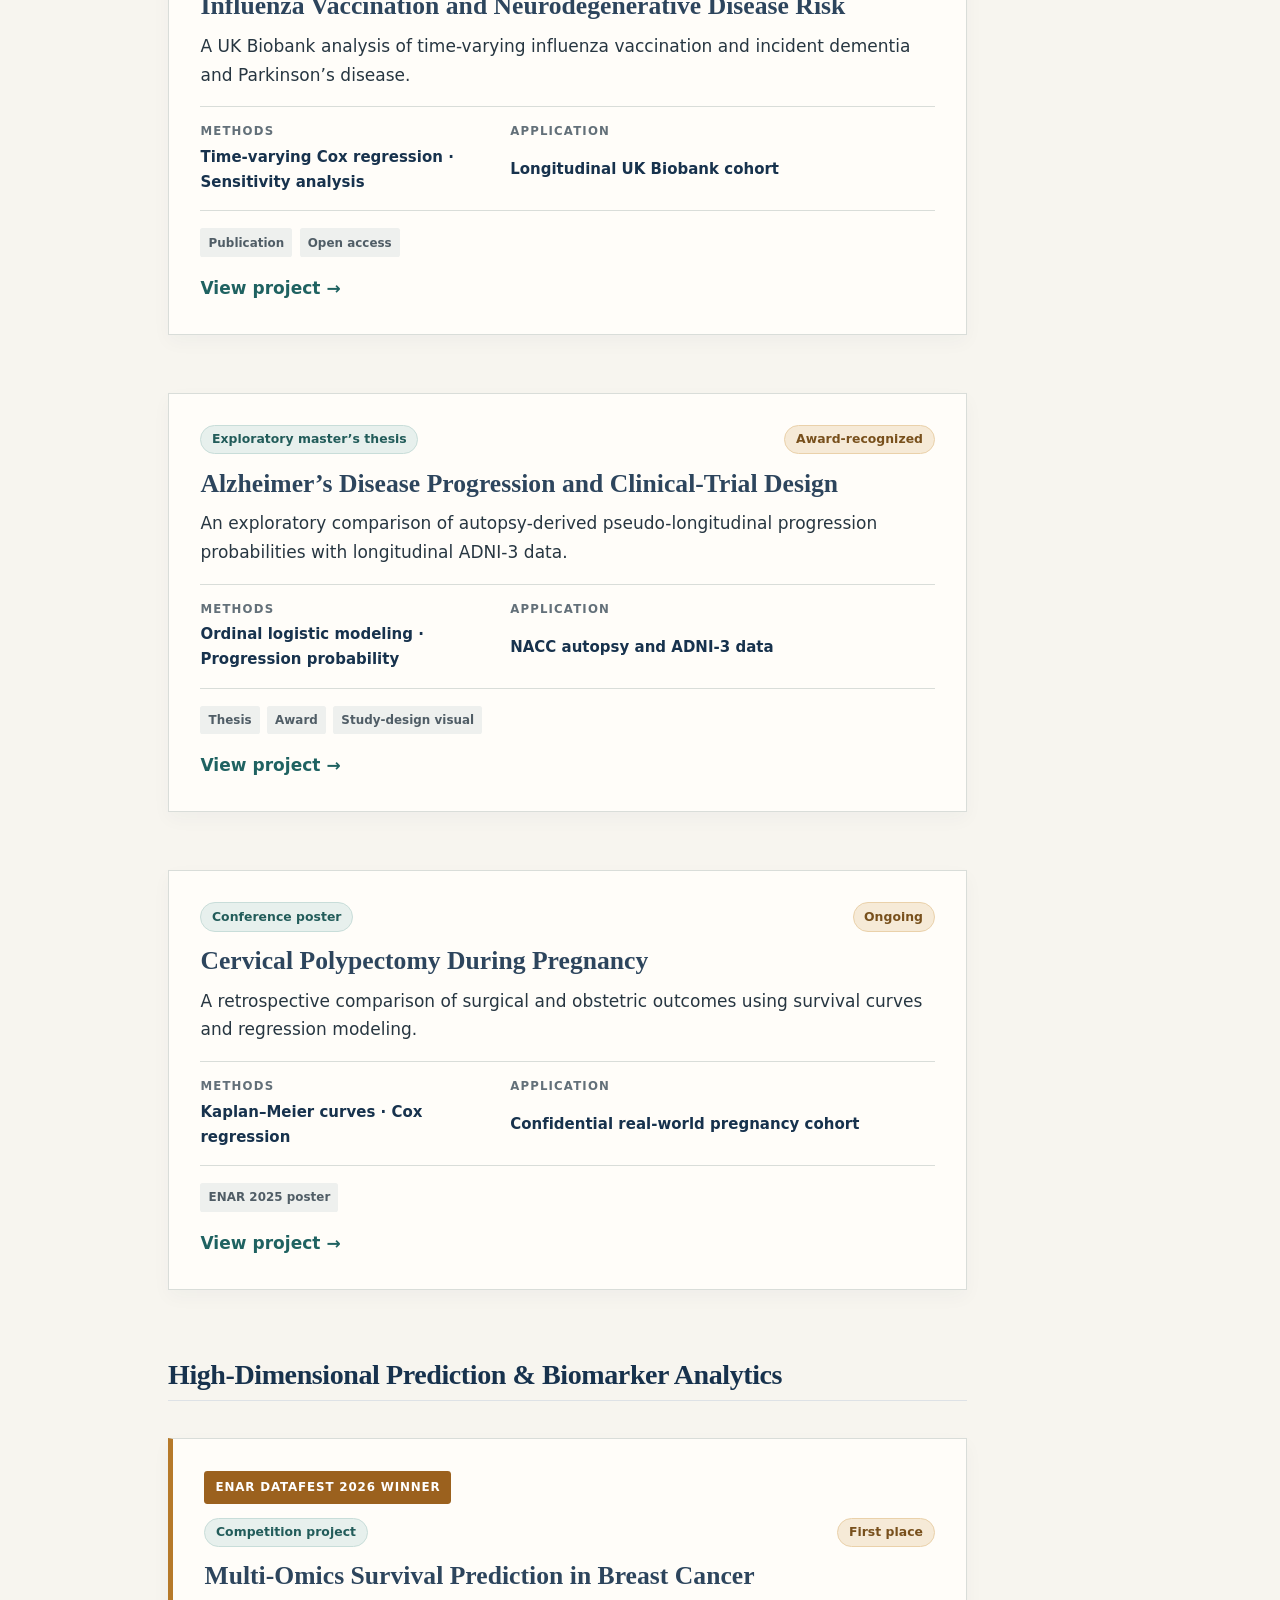
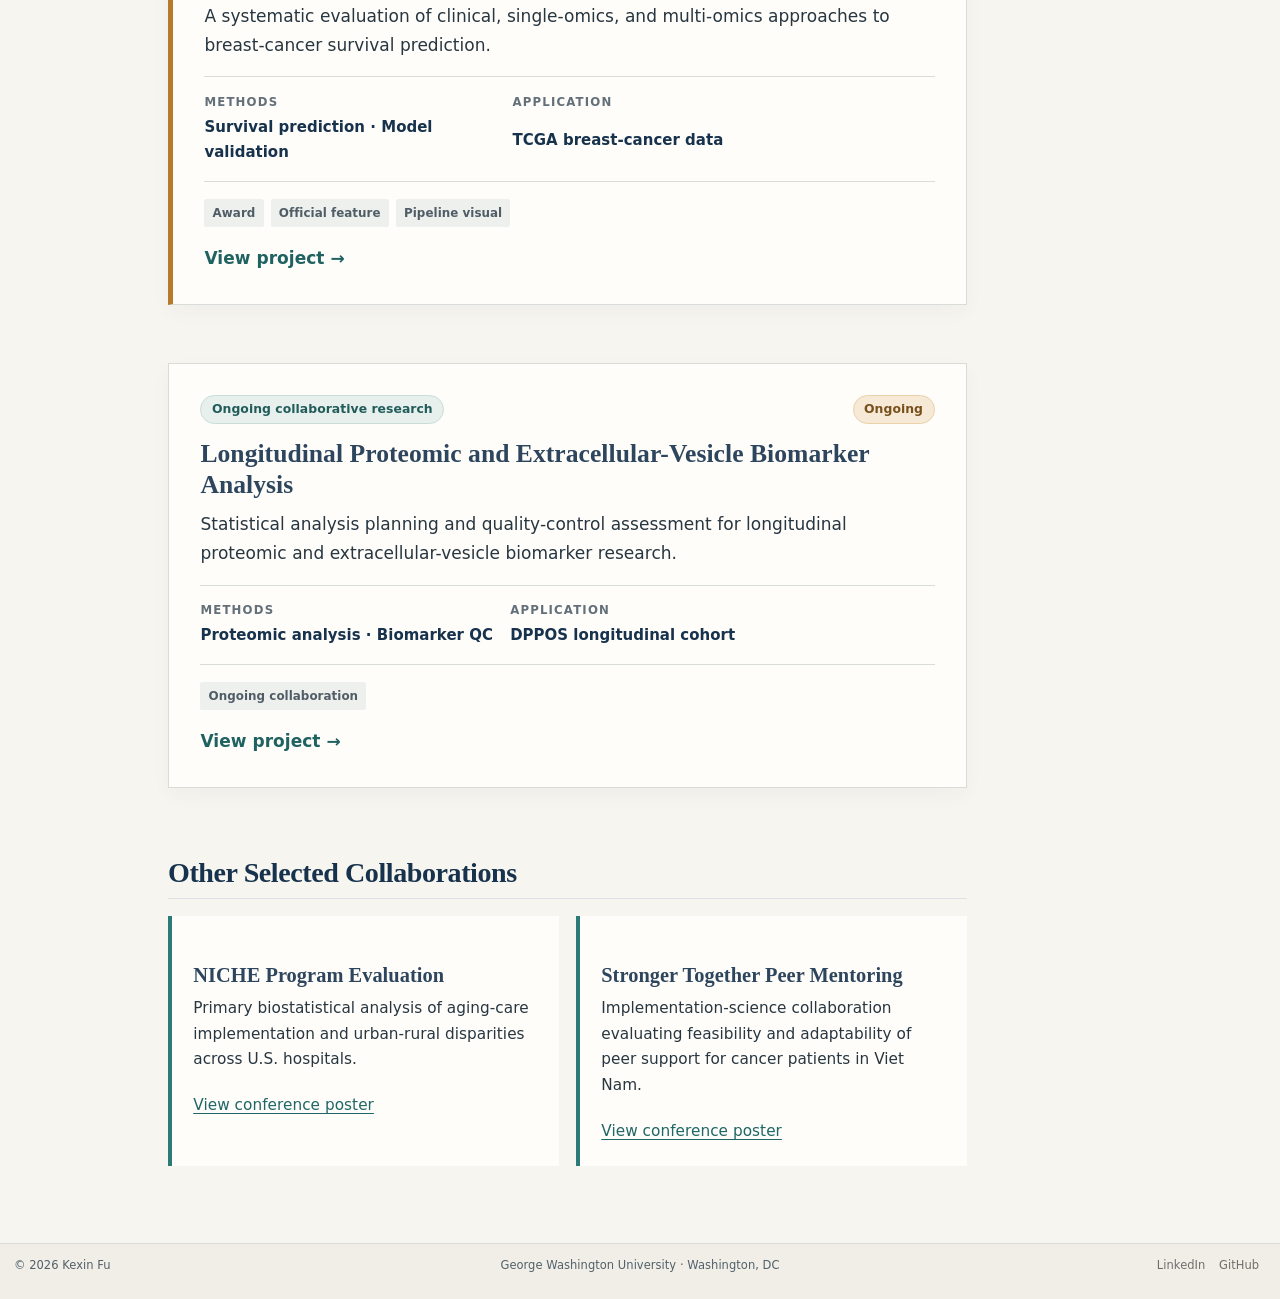
==== commit f09d9ea8: "Built site for gh-pages" ====
--- a/research/index.html
+++ b/research/index.html
@@ -161,7 +161,6 @@
   <li><a href="#time-to-event-disease-progression" id="toc-time-to-event-disease-progression" class="nav-link" data-scroll-target="#time-to-event-disease-progression">Time-to-Event &amp; Disease Progression</a></li>
   <li><a href="#high-dimensional-prediction-biomarker-analytics" id="toc-high-dimensional-prediction-biomarker-analytics" class="nav-link" data-scroll-target="#high-dimensional-prediction-biomarker-analytics">High-Dimensional Prediction &amp; Biomarker Analytics</a></li>
   <li><a href="#other-selected-collaborations" id="toc-other-selected-collaborations" class="nav-link" data-scroll-target="#other-selected-collaborations">Other Selected Collaborations</a></li>
-  <li><a href="#additional-publications-presentations" id="toc-additional-publications-presentations" class="nav-link" data-scroll-target="#additional-publications-presentations">Additional Publications &amp; Presentations</a></li>
   </ul>
 </nav>
     </div>
@@ -203,18 +202,18 @@
 Functional Regression-Based Multiple Imputation for Mixed Missing Data
 </h3>
 <p>
-Development and simulation-based evaluation of multiple-imputation methods for incomplete functional and scalar variables.
+Development, simulation-based evaluation, and real-data application of multiple-imputation methods for incomplete functional and scalar variables.
 </p>
 <div class="card-meta">
 <div>
-<strong>Methods</strong><span>Functional regression MI · Simulation</span>
-</div>
-<div>
-<strong>Application</strong><span>Mixed clinical and functional biomedical data</span>
+<strong>Methods</strong><span>Inference · Missing data · Simulation</span>
+</div>
+<div>
+<strong>Application</strong><span>Simulation and multimodal clinical/EEG data</span>
 </div>
 </div>
 <div class="output-row">
-<span>Poster</span><span>Talk</span><span>Award</span><span>Interactive demo</span>
+<span>Poster</span><span>JSM paper</span><span>Award</span>
 </div>
 <a class="card-link" href="missing-data.html">View project <span aria-hidden="true">→</span></a>
 </article>
@@ -230,14 +229,14 @@
 Survival and Clinical Progression in Barth Syndrome
 </h3>
 <p>
-Natural-history analysis of survival, mortality risk, and clinical manifestations in an ultra-rare genetic disorder.
+Real-world natural-history analysis of survival, mortality risk, and clinical manifestations in an ultra-rare genetic disorder.
 </p>
 <div class="card-meta">
 <div>
 <strong>Methods</strong><span>Kaplan–Meier estimation · Cox modeling</span>
 </div>
 <div>
-<strong>Application</strong><span>Barth Syndrome Foundation datasets</span>
+<strong>Application</strong><span>BSF real-world cohort and registry</span>
 </div>
 </div>
 <div class="output-row">
@@ -293,7 +292,7 @@
 </article>
 <article class="research-list-card">
 <div class="card-topline">
-<span class="type-pill">Conference poster</span><span class="status-pill">Clinical outcomes</span>
+<span class="type-pill">Conference poster</span><span class="status-pill">Ongoing</span>
 </div>
 <h3 class="anchored">
 Cervical Polypectomy During Pregnancy
@@ -306,7 +305,7 @@
 <strong>Methods</strong><span>Kaplan–Meier curves · Cox regression</span>
 </div>
 <div>
-<strong>Application</strong><span>Pregnancy-related surgical outcomes</span>
+<strong>Application</strong><span>Confidential real-world pregnancy cohort</span>
 </div>
 </div>
 <div class="output-row">
@@ -347,24 +346,24 @@
 </article>
 <article class="research-list-card">
 <div class="card-topline">
-<span class="type-pill">Ongoing collaborative research</span><span class="status-pill">Public detail limited</span>
+<span class="type-pill">Ongoing collaborative research</span><span class="status-pill">Ongoing</span>
 </div>
 <h3 class="anchored">
 Longitudinal Proteomic and Extracellular-Vesicle Biomarker Analysis
 </h3>
 <p>
-Statistical analysis planning and quality-control assessment for longitudinal biomarker research within DPPOS.
+Statistical analysis planning and quality-control assessment for longitudinal proteomic and extracellular-vesicle biomarker research.
 </p>
 <div class="card-meta">
 <div>
-<strong>Methods</strong><span>Longitudinal planning · Biomarker QC</span>
-</div>
-<div>
-<strong>Application</strong><span>MCI and AD/ADRD biomarkers in type 2 diabetes</span>
+<strong>Methods</strong><span>Proteomic analysis · Biomarker QC</span>
+</div>
+<div>
+<strong>Application</strong><span>DPPOS longitudinal cohort</span>
 </div>
 </div>
 <div class="output-row">
-<span>Ongoing</span><span>Conceptual workflow</span>
+<span>Ongoing collaboration</span>
 </div>
 <a class="card-link" href="biomarker-analytics.html">View project <span aria-hidden="true">→</span></a>
 </article>
@@ -392,10 +391,6 @@
 <a href="../assets/docs/IPOS_2024_Stronger_Together_Poster.pdf">View conference poster</a>
 </article>
 </div>
-</section>
-<section id="additional-publications-presentations" class="level2">
-<h2 class="anchored" data-anchor-id="additional-publications-presentations">Additional Publications &amp; Presentations</h2>
-<p><strong>Low-intensity pulsed ultrasound in postoperative fracture healing: Current research landscape and hotspot analysis.</strong> Co-author; research-landscape publication in the <em>Asian Journal of Surgery</em> (2025). <a href="https://doi.org/10.1016/j.asjsur.2025.06.198">Read publication</a>.</p>
 
 
 </section>
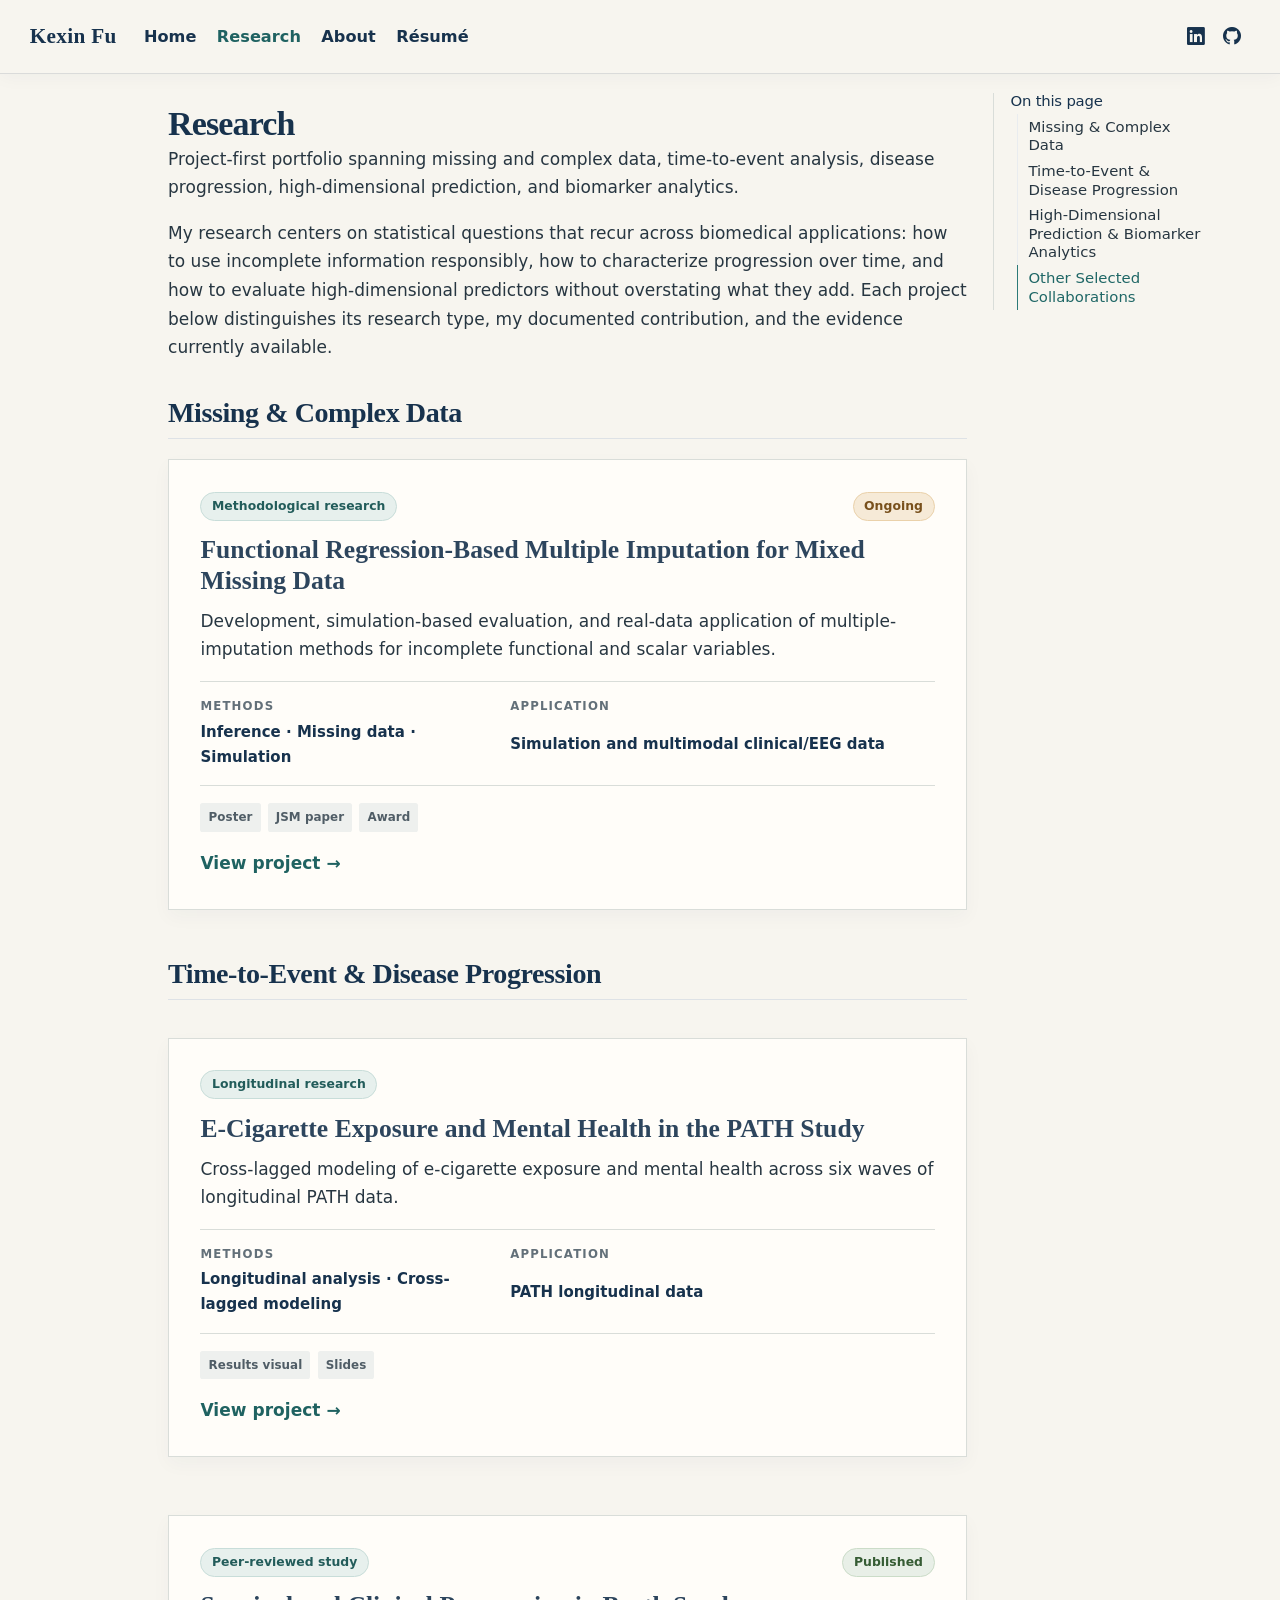
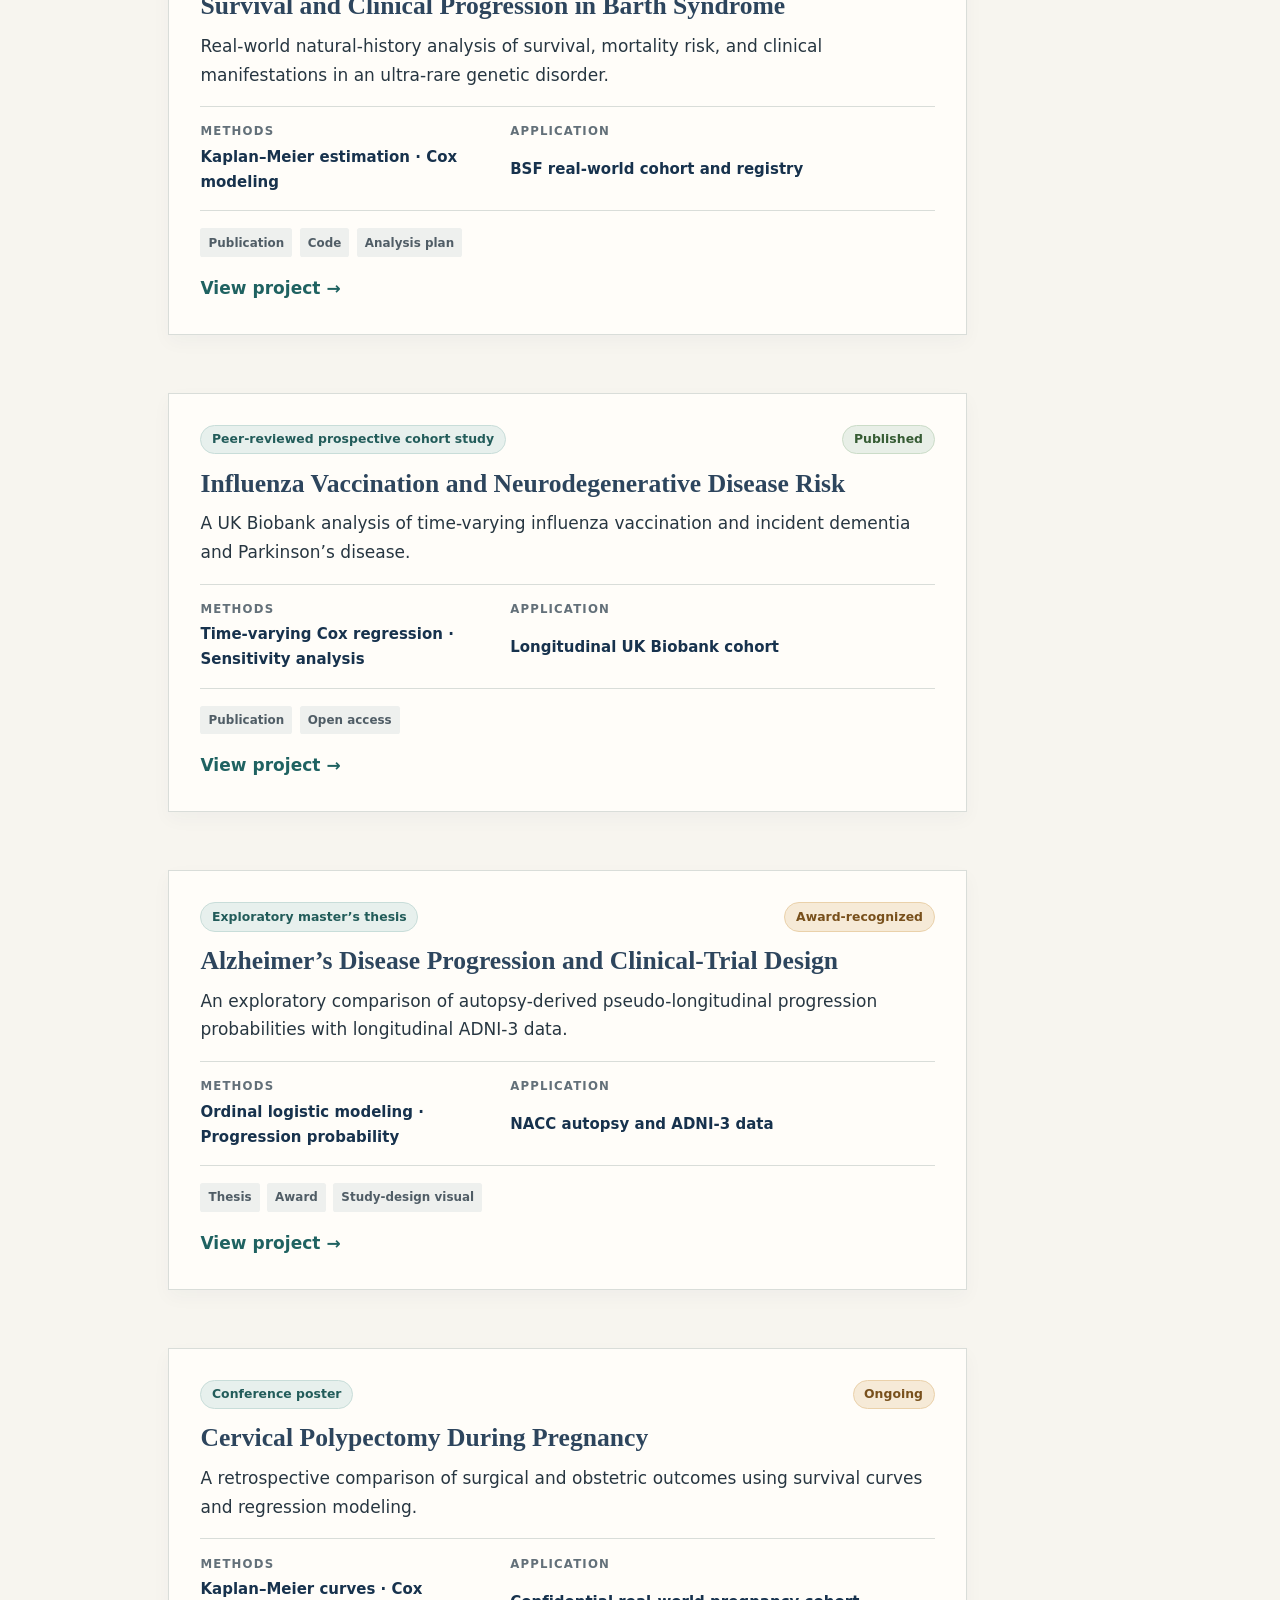
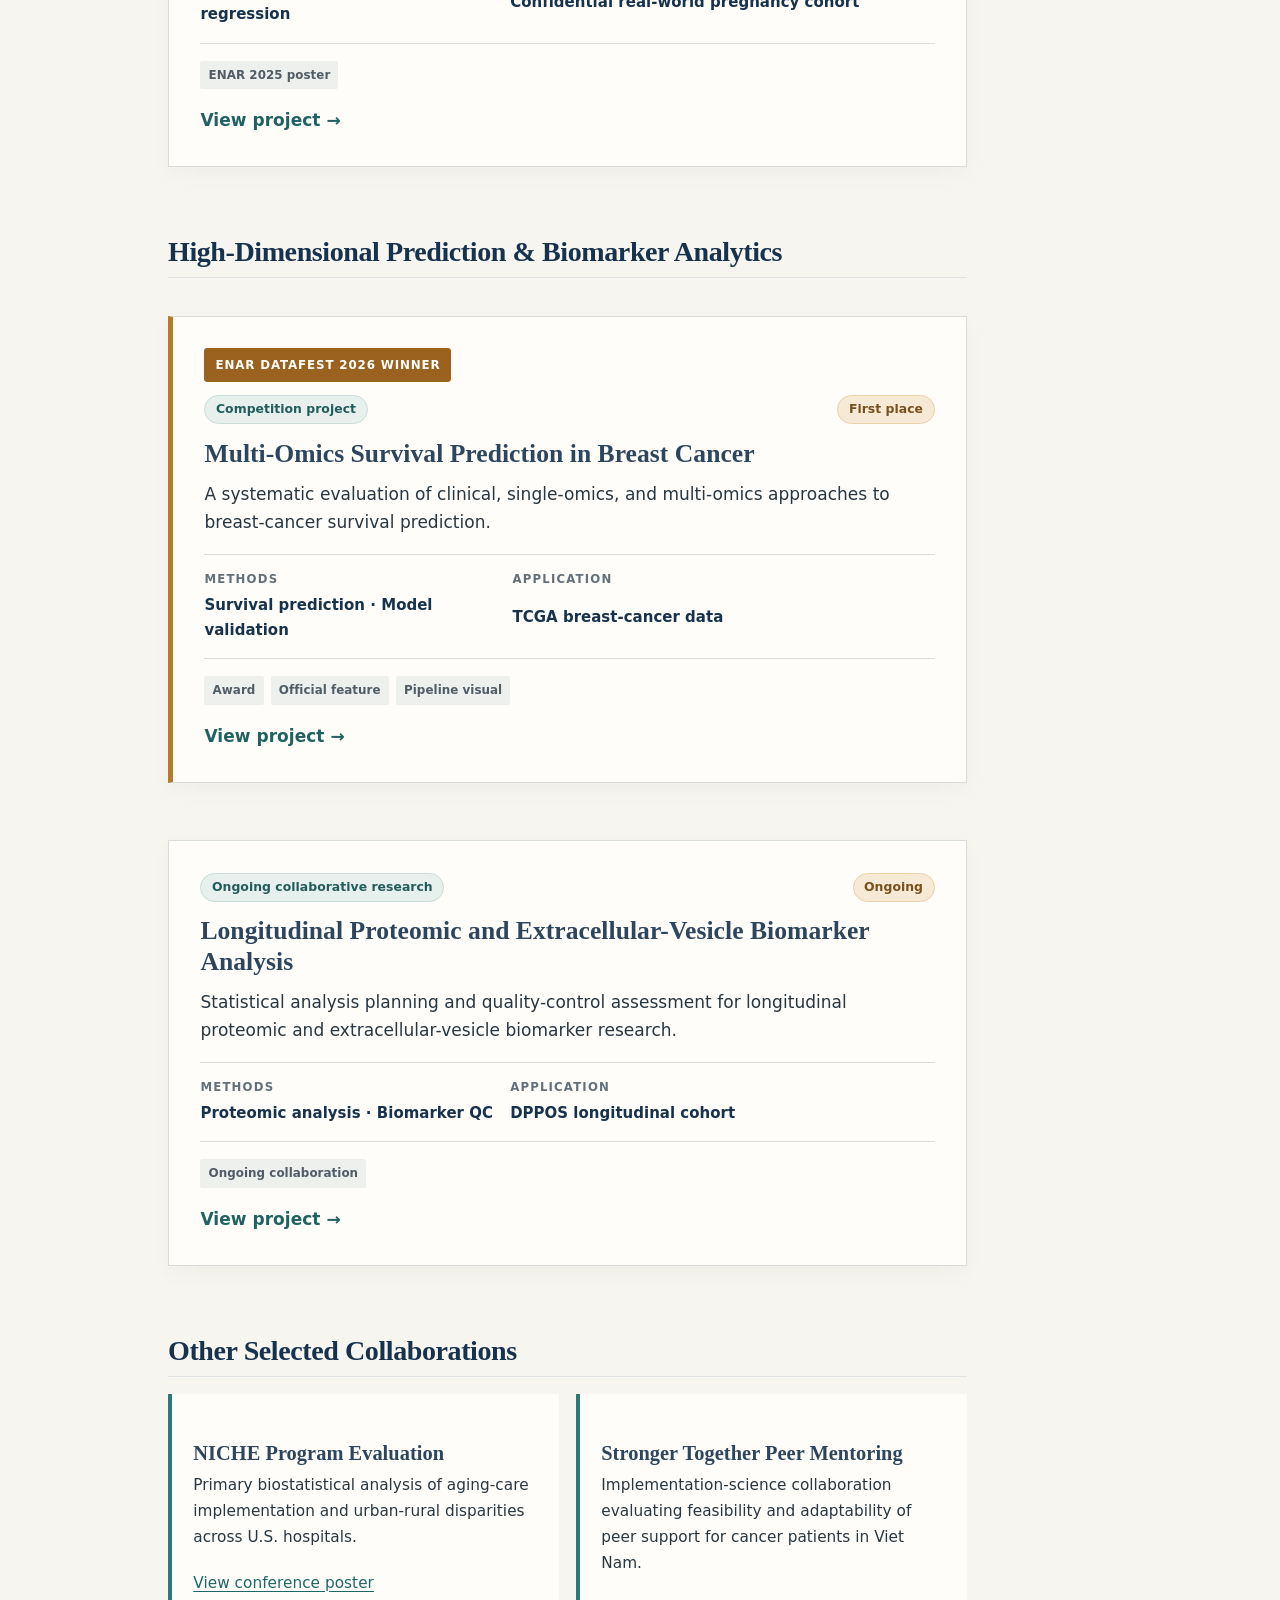
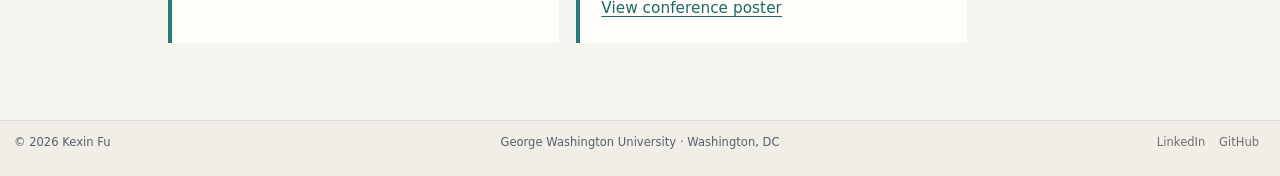
==== commit c35742b4: "Built site for gh-pages" ====
--- a/research/index.html
+++ b/research/index.html
@@ -2,7 +2,7 @@
 <html xmlns="http://www.w3.org/1999/xhtml" lang="en" xml:lang="en"><head>
 
 <meta charset="utf-8">
-<meta name="generator" content="quarto-1.10.18">
+<meta name="generator" content="quarto-1.11.9">
 
 <meta name="viewport" content="width=device-width, initial-scale=1.0, user-scalable=yes">
 
@@ -35,14 +35,15 @@
 <script src="../site_libs/clipboard/clipboard.min.js"></script>
 <script src="../site_libs/quarto-html/quarto.js" type="module"></script>
 <script src="../site_libs/quarto-html/tabsets/tabsets.js" type="module"></script>
+<script src="../site_libs/quarto-html/scrollable-regions/scrollable-regions.js" type="module"></script>
 <script src="../site_libs/quarto-html/popper.min.js"></script>
 <script src="../site_libs/quarto-html/tippy.umd.min.js"></script>
 <script src="../site_libs/quarto-html/anchor.min.js"></script>
 <link href="../site_libs/quarto-html/tippy.css" rel="stylesheet">
-<link href="../site_libs/quarto-html/quarto-syntax-highlighting-64a204ab8560d761af7679ceaba22944.css" rel="stylesheet" id="quarto-text-highlighting-styles">
+<link href="../site_libs/quarto-html/quarto-syntax-highlighting-63b5708e65d6cd79cd7618c58d0c21e7.css" rel="stylesheet" id="quarto-text-highlighting-styles">
 <script src="../site_libs/bootstrap/bootstrap.min.js"></script>
 <link href="../site_libs/bootstrap/bootstrap-icons.css" rel="stylesheet">
-<link href="../site_libs/bootstrap/bootstrap-7e6da242ec701f37dcb3b1d9d5539da2.min.css" rel="stylesheet" append-hash="true" id="quarto-bootstrap" data-mode="light">
+<link href="../site_libs/bootstrap/bootstrap-14182d071397d593b0cfedaebee620fc.min.css" rel="stylesheet" append-hash="true" id="quarto-bootstrap" data-mode="light">
 <script id="quarto-search-options" type="application/json">{
   "language": {
     "search-no-results-text": "No results",
@@ -66,7 +67,7 @@
   "@context": "https://schema.org",
   "@type": "Person",
   "name": "Kexin Fu",
-  "jobTitle": "PhD Researcher in Biostatistics and Health Data Science",
+  "jobTitle": "PhD Candidate in Biostatistics and Health Data Science",
   "affiliation": {
     "@type": "CollegeOrUniversity",
     "name": "George Washington University, Milken Institute School of Public Health"
@@ -76,8 +77,6 @@
     "addressLocality": "Washington",
     "addressRegion": "DC"
   },
-  "email": "mailto:kexin.fu@gwu.edu",
-  "url": "https://cocofkx.github.io/webpage/",
   "sameAs": [
     "https://www.linkedin.com/in/kexin-fu-5a3354340",
     "https://github.com/cocofkx"
@@ -88,27 +87,29 @@
 
 <meta property="og:title" content="Research – Kexin Fu">
 <meta property="og:description" content="Project-first portfolio spanning missing and complex data, time-to-event analysis, disease progression, high-dimensional prediction, and biomarker analytics.">
-<meta property="og:image" content="https://cocofkx.github.io/webpage/research/assets/img/social-preview.png">
+<meta property="og:image" content="https://cocofkx.github.io/webpage/assets/img/social-preview.png">
 <meta property="og:site_name" content="Kexin Fu">
 <meta property="og:locale" content="en_US">
+<meta property="og:image:height" content="909">
+<meta property="og:image:width" content="1731">
 <meta name="twitter:title" content="Research – Kexin Fu">
 <meta name="twitter:description" content="Project-first portfolio spanning missing and complex data, time-to-event analysis, disease progression, high-dimensional prediction, and biomarker analytics.">
-<meta name="twitter:image" content="https://cocofkx.github.io/webpage/research/assets/img/social-preview.png">
+<meta name="twitter:image" content="https://cocofkx.github.io/webpage/assets/img/social-preview.png">
 <meta name="twitter:card" content="summary_large_image">
 </head>
 
-<body class="nav-fixed quarto-light">
+<body class="nav-fixed quarto-light"><a id="quarto-skip-link" class="visually-hidden-focusable" href="#quarto-document-content">Skip to main content</a>
 
 <div id="quarto-search-results"></div>
   <header id="quarto-header" class="headroom fixed-top">
-    <nav class="navbar navbar-expand-lg " data-bs-theme="dark">
+    <nav class="navbar navbar-expand-lg " data-bs-theme="dark" aria-label="Site">
       <div class="navbar-container container-fluid">
       <div class="navbar-brand-container mx-auto">
     <a class="navbar-brand" href="../index.html">
     <span class="navbar-title">Kexin Fu</span>
     </a>
   </div>
-          <button class="navbar-toggler" type="button" data-bs-toggle="collapse" data-bs-target="#navbarCollapse" aria-controls="navbarCollapse" role="menu" aria-expanded="false" aria-label="Toggle navigation" onclick="if (window.quartoToggleHeadroom) { window.quartoToggleHeadroom(); }">
+          <button class="navbar-toggler" type="button" data-bs-toggle="collapse" data-bs-target="#navbarCollapse" aria-controls="navbarCollapse" aria-expanded="false" aria-label="Toggle navigation" onclick="if (window.quartoToggleHeadroom) { window.quartoToggleHeadroom(); }">
   <span class="navbar-toggler-icon"></span>
 </button>
           <div class="collapse navbar-collapse" id="navbarCollapse">
@@ -153,7 +154,7 @@
 <!-- sidebar -->
 <!-- margin-sidebar -->
     <div id="quarto-margin-sidebar" class="sidebar margin-sidebar">
-        <nav id="TOC" role="doc-toc" class="toc-active">
+        <nav id="TOC" role="doc-toc" aria-labelledby="toc-title" class="toc-active">
     <h2 id="toc-title">On this page</h2>
    
   <ul>
@@ -165,7 +166,7 @@
 </nav>
     </div>
 <!-- main -->
-<main class="content" id="quarto-document-content">
+<main class="content" id="quarto-document-content" tabindex="-1">
 
 <header id="title-block-header" class="quarto-title-block default">
 <div class="quarto-title">
@@ -221,6 +222,29 @@
 <section id="time-to-event-disease-progression" class="level2">
 <h2 class="anchored" data-anchor-id="time-to-event-disease-progression">Time-to-Event &amp; Disease Progression</h2>
 <div class="research-stack">
+<article class="research-list-card">
+<div class="card-topline">
+<span class="type-pill">Longitudinal research</span>
+</div>
+<h3 class="anchored">
+E-Cigarette Exposure and Mental Health in the PATH Study
+</h3>
+<p>
+Cross-lagged modeling of e-cigarette exposure and mental health across six waves of longitudinal PATH data.
+</p>
+<div class="card-meta">
+<div>
+<strong>Methods</strong><span>Longitudinal analysis · Cross-lagged modeling</span>
+</div>
+<div>
+<strong>Application</strong><span>PATH longitudinal data</span>
+</div>
+</div>
+<div class="output-row">
+<span>Results visual</span><span>Slides</span>
+</div>
+<a class="card-link" href="tobacco-path.html">View project <span aria-hidden="true">→</span></a>
+</article>
 <article class="research-list-card">
 <div class="card-topline">
 <span class="type-pill">Peer-reviewed study</span><span class="status-pill status-published">Published</span>
@@ -470,11 +494,30 @@
       var localhostRegex = new RegExp(/^(?:http|https):\/\/localhost\:?[0-9]*\//);
       var mailtoRegex = new RegExp(/^mailto:/);
         var filterRegex = new RegExp("https:\/\/cocofkx\.github\.io\/webpage\/");
+      const newWindowLabel = "(opens in a new tab)";
+      const newWindowNoteId = "quarto-ext-newwindow-label";
+      // Links reference one hidden label through aria-describedby, so the
+      // announcement never changes their accessible name.
+      var describeNewWindow = (link) => {
+        if (!window.document.getElementById(newWindowNoteId)) {
+          var newWindowNote = window.document.createElement("span");
+          newWindowNote.id = newWindowNoteId;
+          newWindowNote.hidden = true;
+          newWindowNote.textContent = newWindowLabel;
+          window.document.body.appendChild(newWindowNote);
+        }
+        var describedBy = (link.getAttribute("aria-describedby") || "").split(/\s+/).filter(Boolean);
+        if (!describedBy.includes(newWindowNoteId)) {
+          describedBy.push(newWindowNoteId);
+          link.setAttribute("aria-describedby", describedBy.join(" "));
+        }
+      }
       var isInternal = (href) => {
           return filterRegex.test(href) || localhostRegex.test(href) || mailtoRegex.test(href);
       }
       // Inspect non-navigation links and adorn them if external
-     var links = window.document.querySelectorAll('a[href]:not(.nav-link):not(.navbar-brand):not(.toc-action):not(.sidebar-link):not(.sidebar-item-toggle):not(.pagination-link):not(.no-external):not([aria-hidden]):not(.dropdown-item):not(.quarto-navigation-tool):not(.about-link)');
+      window.quartoDecorateExternalLinks = function (root) {
+     var links = (root || window.document).querySelectorAll('a[href]:not(.nav-link):not(.navbar-brand):not(.toc-action):not(.sidebar-link):not(.sidebar-item-toggle):not(.pagination-link):not(.no-external):not([aria-hidden]):not(.dropdown-item):not(.quarto-navigation-tool):not(.about-link)');
       for (var i=0; i<links.length; i++) {
         const link = links[i];
         if (!isInternal(link.href)) {
@@ -488,8 +531,70 @@
             if (link.getAttribute("rel") === null) {
               link.setAttribute("rel", "noopener");
             }
-        }
-      }
+            describeNewWindow(link);
+          if (!link.classList.contains('no-external-icon')) {
+          }
+        }
+      }
+      };
+      window.quartoDecorateExternalLinks(window.document);
+    // Esc closes the popup (WCAG 1.4.13) and focus leaving both trigger and
+    // popup closes it (WCAG 2.4.11); tippy handles neither for interactive popups.
+    const hideOnEscAndFocusOut = {
+      name: 'hideOnEscAndFocusOut',
+      defaultValue: true,
+      fn(instance) {
+        const dismiss = () => {
+          // A show scheduled by the trigger delay would otherwise reopen it
+          instance.clearDelayTimeouts();
+          instance.hide();
+        };
+        const onKeyDown = (event) => {
+          if (event.key !== 'Escape') {
+            return;
+          }
+          // Keep Esc from also reaching page handlers (e.g. reveal.js overview),
+          // except an open reveal.js slide menu, which Esc should close too.
+          // The menu handles keys only when its keyboard option is on.
+          const menuHandlesEsc = window.Reveal?.getPlugin?.('menu')?.isOpen() &&
+            window.Reveal.getConfig().menu?.keyboard !== false;
+          if (!menuHandlesEsc) {
+            event.stopPropagation();
+          }
+          if (instance.popper.contains(window.document.activeElement)) {
+            // Disabled while refocusing so the focus trigger does not reopen it
+            instance.disable();
+            instance.reference.focus();
+            instance.enable();
+          }
+          dismiss();
+        };
+        const onFocusOut = (event) => {
+          const target = event.relatedTarget;
+          if (target && !instance.reference.contains(target) &&
+              !instance.popper.contains(target)) {
+            dismiss();
+          }
+        };
+        // On the trigger too: a click trigger (code-annotations: select) has no
+        // blur handling. Attached for the instance's lifetime so leaving the
+        // trigger also cancels a show still pending on the trigger delay.
+        instance.reference.addEventListener('focusout', onFocusOut);
+        return {
+          onShow() {
+            window.document.addEventListener('keydown', onKeyDown, true);
+            instance.popper.addEventListener('focusout', onFocusOut);
+          },
+          onHide() {
+            window.document.removeEventListener('keydown', onKeyDown, true);
+            instance.popper.removeEventListener('focusout', onFocusOut);
+          },
+          onDestroy() {
+            instance.reference.removeEventListener('focusout', onFocusOut);
+          },
+        };
+      },
+    };
     function tippyHover(el, contentFn, onTriggerFn, onUntriggerFn) {
       const config = {
         allowHTML: true,
@@ -503,6 +608,7 @@
         interactiveBorder: 10,
         theme: 'quarto',
         placement: 'bottom-start',
+        plugins: [hideOnEscAndFocusOut],
       };
       if (contentFn) {
         config.content = contentFn;
@@ -665,44 +771,54 @@
           const lineIds = lines.map((line) => {
             return targetCell + "-" + line;
           })
-          let top = null;
-          let height = null;
-          let parent = null;
+          // Each band is positioned against its own containing block, which is
+          // not the offsetParent of the lines, so place it from client rects.
+          const placeBand = (band, firstEl, lastEl, codeBlock) => {
+            const container = band.offsetParent;
+            if (container === null) {
+              return;
+            }
+            const containerRect = container.getBoundingClientRect();
+            // Reveal.js scales slides with a transform, so convert client
+            // pixels back to the CSS pixels of the container.
+            const scale = containerRect.height / container.offsetHeight || 1;
+            const firstRect = firstEl.getBoundingClientRect();
+            const lastRect = lastEl.getBoundingClientRect();
+            const top = (firstRect.top - containerRect.top) / scale - container.clientTop + container.scrollTop;
+            const height = (lastRect.bottom - firstRect.top) / scale;
+            band.style.top = top - 2 + "px";
+            band.style.height = height + 4 + "px";
+            if (codeBlock) {
+              // Without the copy button wrapper, the containing block is wider
+              // than the code block, so span the code block explicitly.
+              const blockRect = codeBlock.getBoundingClientRect();
+              band.style.left = (blockRect.left - containerRect.left) / scale - container.clientLeft + container.scrollLeft + "px";
+              band.style.width = blockRect.width / scale + "px";
+            }
+          };
           if (lineIds.length > 0) {
-              //compute the position of the single el (top and bottom and make a div)
-              const el = window.document.getElementById(lineIds[0]);
-              top = el.offsetTop;
-              height = el.offsetHeight;
-              parent = el.parentElement.parentElement;
-            if (lineIds.length > 1) {
-              const lastEl = window.document.getElementById(lineIds[lineIds.length - 1]);
-              const bottom = lastEl.offsetTop + lastEl.offsetHeight;
-              height = bottom - top;
+            const el = window.document.getElementById(lineIds[0]);
+            const lastEl = window.document.getElementById(lineIds[lineIds.length - 1]);
+            const parent = el.parentElement.parentElement;
+            // cook up a div (if necessary) and position it
+            let div = window.document.getElementById("code-annotation-line-highlight");
+            if (div === null) {
+              div = window.document.createElement("div");
+              div.setAttribute("id", "code-annotation-line-highlight");
+              div.style.position = 'absolute';
+              parent.appendChild(div);
             }
-            if (top !== null && height !== null && parent !== null) {
-              // cook up a div (if necessary) and position it 
-              let div = window.document.getElementById("code-annotation-line-highlight");
-              if (div === null) {
-                div = window.document.createElement("div");
-                div.setAttribute("id", "code-annotation-line-highlight");
-                div.style.position = 'absolute';
-                parent.appendChild(div);
-              }
-              div.style.top = top - 2 + "px";
-              div.style.height = height + 4 + "px";
-              div.style.left = 0;
-              let gutterDiv = window.document.getElementById("code-annotation-line-highlight-gutter");
-              if (gutterDiv === null) {
-                gutterDiv = window.document.createElement("div");
-                gutterDiv.setAttribute("id", "code-annotation-line-highlight-gutter");
-                gutterDiv.style.position = 'absolute';
-                const codeCell = window.document.getElementById(targetCell);
-                const gutter = codeCell.querySelector('.code-annotation-gutter');
-                gutter.appendChild(gutterDiv);
-              }
-              gutterDiv.style.top = top - 2 + "px";
-              gutterDiv.style.height = height + 4 + "px";
+            placeBand(div, el, lastEl, parent.closest("div.sourceCode") || parent);
+            let gutterDiv = window.document.getElementById("code-annotation-line-highlight-gutter");
+            if (gutterDiv === null) {
+              gutterDiv = window.document.createElement("div");
+              gutterDiv.setAttribute("id", "code-annotation-line-highlight-gutter");
+              gutterDiv.style.position = 'absolute';
+              const codeCell = window.document.getElementById(targetCell);
+              const gutter = codeCell.querySelector('.code-annotation-gutter');
+              gutter.appendChild(gutterDiv);
             }
+            placeBand(gutterDiv, el, lastEl);
             selectedAnnoteEl = annoteEl;
           }
         };
@@ -801,6 +917,9 @@
     }
   });
   </script>
+  <script type="application/javascript">
+  window.quartoScrollableRegionsLabels = {"code":"Scrollable code","output":"Scrollable output"};
+  </script>
 </div> <!-- /content -->
 <footer class="footer">
   <div class="nav-footer">
--- a/site_libs/quarto-html/quarto-syntax-highlighting-63b5708e65d6cd79cd7618c58d0c21e7.css
+++ b/site_libs/quarto-html/quarto-syntax-highlighting-63b5708e65d6cd79cd7618c58d0c21e7.css
@@ -0,0 +1,236 @@
+/* quarto syntax highlight colors */
+:root {
+  --quarto-hl-ot-color: #003B4F;
+  --quarto-hl-at-color: #657422;
+  --quarto-hl-ss-color: #20794D;
+  --quarto-hl-an-color: #5E5E5E;
+  --quarto-hl-fu-color: #4758AB;
+  --quarto-hl-st-color: #20794D;
+  --quarto-hl-cf-color: #003B4F;
+  --quarto-hl-op-color: #5E5E5E;
+  --quarto-hl-er-color: #AD0000;
+  --quarto-hl-bn-color: #AD0000;
+  --quarto-hl-al-color: #AD0000;
+  --quarto-hl-va-color: #111111;
+  --quarto-hl-bu-color: inherit;
+  --quarto-hl-ex-color: inherit;
+  --quarto-hl-pp-color: #AD0000;
+  --quarto-hl-in-color: #5E5E5E;
+  --quarto-hl-vs-color: #20794D;
+  --quarto-hl-wa-color: #5E5E5E;
+  --quarto-hl-do-color: #5E5E5E;
+  --quarto-hl-im-color: #00769E;
+  --quarto-hl-ch-color: #20794D;
+  --quarto-hl-dt-color: #AD0000;
+  --quarto-hl-fl-color: #AD0000;
+  --quarto-hl-co-color: #5E5E5E;
+  --quarto-hl-cv-color: #5E5E5E;
+  --quarto-hl-cn-color: #8f5902;
+  --quarto-hl-sc-color: #5E5E5E;
+  --quarto-hl-dv-color: #AD0000;
+  --quarto-hl-kw-color: #003B4F;
+}
+
+/* other quarto variables */
+:root {
+  --quarto-font-monospace: SFMono-Regular, Menlo, Monaco, Consolas, "Liberation Mono", "Courier New", monospace;
+}
+
+/* syntax highlight based on Pandoc's rules */
+pre > code.sourceCode > span {
+  color: #003B4F;
+}
+
+code.sourceCode > span {
+  color: #003B4F;
+}
+
+div.sourceCode,
+div.sourceCode pre.sourceCode {
+  color: #003B4F;
+}
+
+/* Normal */
+code span {
+  color: #003B4F;
+}
+
+/* Alert */
+code span.al {
+  color: #AD0000;
+  font-style: inherit;
+}
+
+/* Annotation */
+code span.an {
+  color: #5E5E5E;
+  font-style: inherit;
+}
+
+/* Attribute */
+code span.at {
+  color: #657422;
+  font-style: inherit;
+}
+
+/* BaseN */
+code span.bn {
+  color: #AD0000;
+  font-style: inherit;
+}
+
+/* BuiltIn */
+code span.bu {
+  font-style: inherit;
+}
+
+/* ControlFlow */
+code span.cf {
+  color: #003B4F;
+  font-weight: bold;
+  font-style: inherit;
+}
+
+/* Char */
+code span.ch {
+  color: #20794D;
+  font-style: inherit;
+}
+
+/* Constant */
+code span.cn {
+  color: #8f5902;
+  font-style: inherit;
+}
+
+/* Comment */
+code span.co {
+  color: #5E5E5E;
+  font-style: inherit;
+}
+
+/* CommentVar */
+code span.cv {
+  color: #5E5E5E;
+  font-style: italic;
+}
+
+/* Documentation */
+code span.do {
+  color: #5E5E5E;
+  font-style: italic;
+}
+
+/* DataType */
+code span.dt {
+  color: #AD0000;
+  font-style: inherit;
+}
+
+/* DecVal */
+code span.dv {
+  color: #AD0000;
+  font-style: inherit;
+}
+
+/* Error */
+code span.er {
+  color: #AD0000;
+  font-style: inherit;
+}
+
+/* Extension */
+code span.ex {
+  font-style: inherit;
+}
+
+/* Float */
+code span.fl {
+  color: #AD0000;
+  font-style: inherit;
+}
+
+/* Function */
+code span.fu {
+  color: #4758AB;
+  font-style: inherit;
+}
+
+/* Import */
+code span.im {
+  color: #00769E;
+  font-style: inherit;
+}
+
+/* Information */
+code span.in {
+  color: #5E5E5E;
+  font-style: inherit;
+}
+
+/* Keyword */
+code span.kw {
+  color: #003B4F;
+  font-weight: bold;
+  font-style: inherit;
+}
+
+/* Operator */
+code span.op {
+  color: #5E5E5E;
+  font-style: inherit;
+}
+
+/* Other */
+code span.ot {
+  color: #003B4F;
+  font-style: inherit;
+}
+
+/* Preprocessor */
+code span.pp {
+  color: #AD0000;
+  font-style: inherit;
+}
+
+/* SpecialChar */
+code span.sc {
+  color: #5E5E5E;
+  font-style: inherit;
+}
+
+/* SpecialString */
+code span.ss {
+  color: #20794D;
+  font-style: inherit;
+}
+
+/* String */
+code span.st {
+  color: #20794D;
+  font-style: inherit;
+}
+
+/* Variable */
+code span.va {
+  color: #111111;
+  font-style: inherit;
+}
+
+/* VerbatimString */
+code span.vs {
+  color: #20794D;
+  font-style: inherit;
+}
+
+/* Warning */
+code span.wa {
+  color: #5E5E5E;
+  font-style: italic;
+}
+
+.prevent-inlining {
+  content: "</";
+}
+
+/*# sourceMappingURL=054cc16b9e9817627be6994582d2ffb5.css.map */
